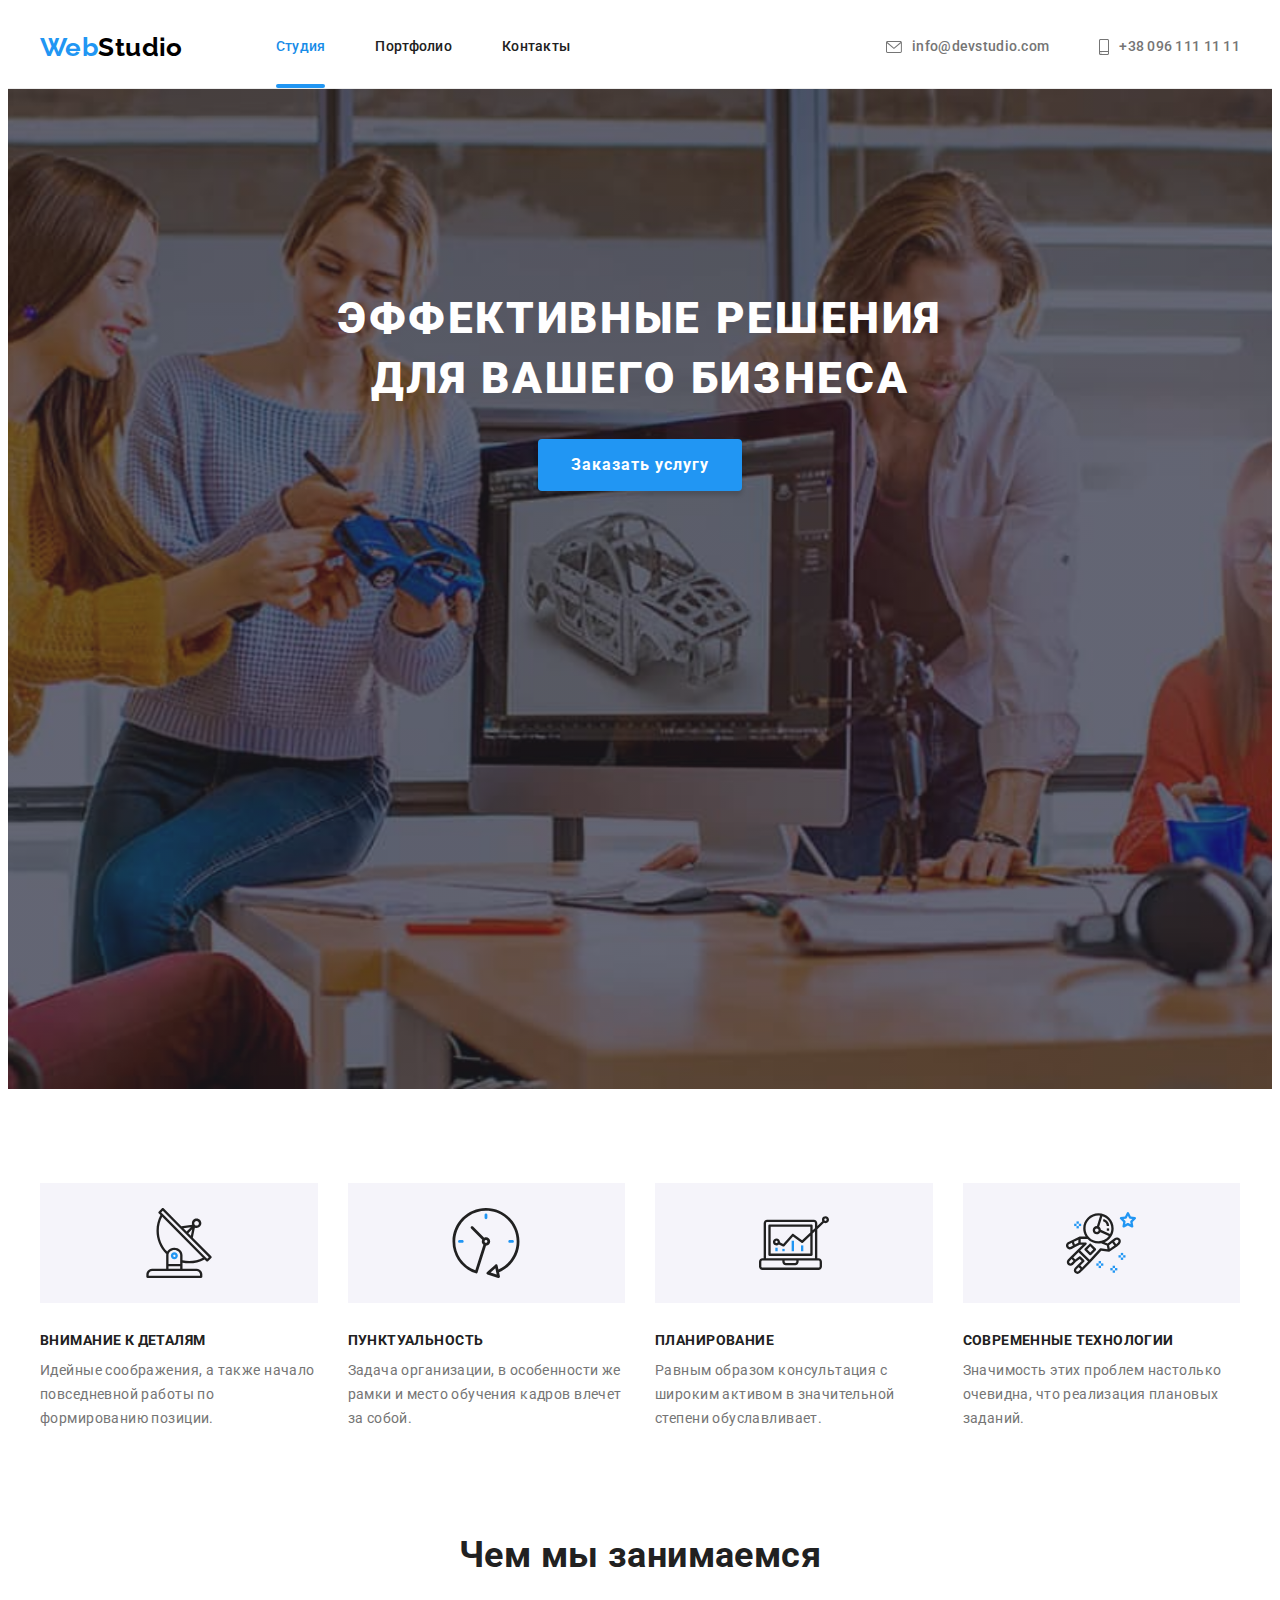
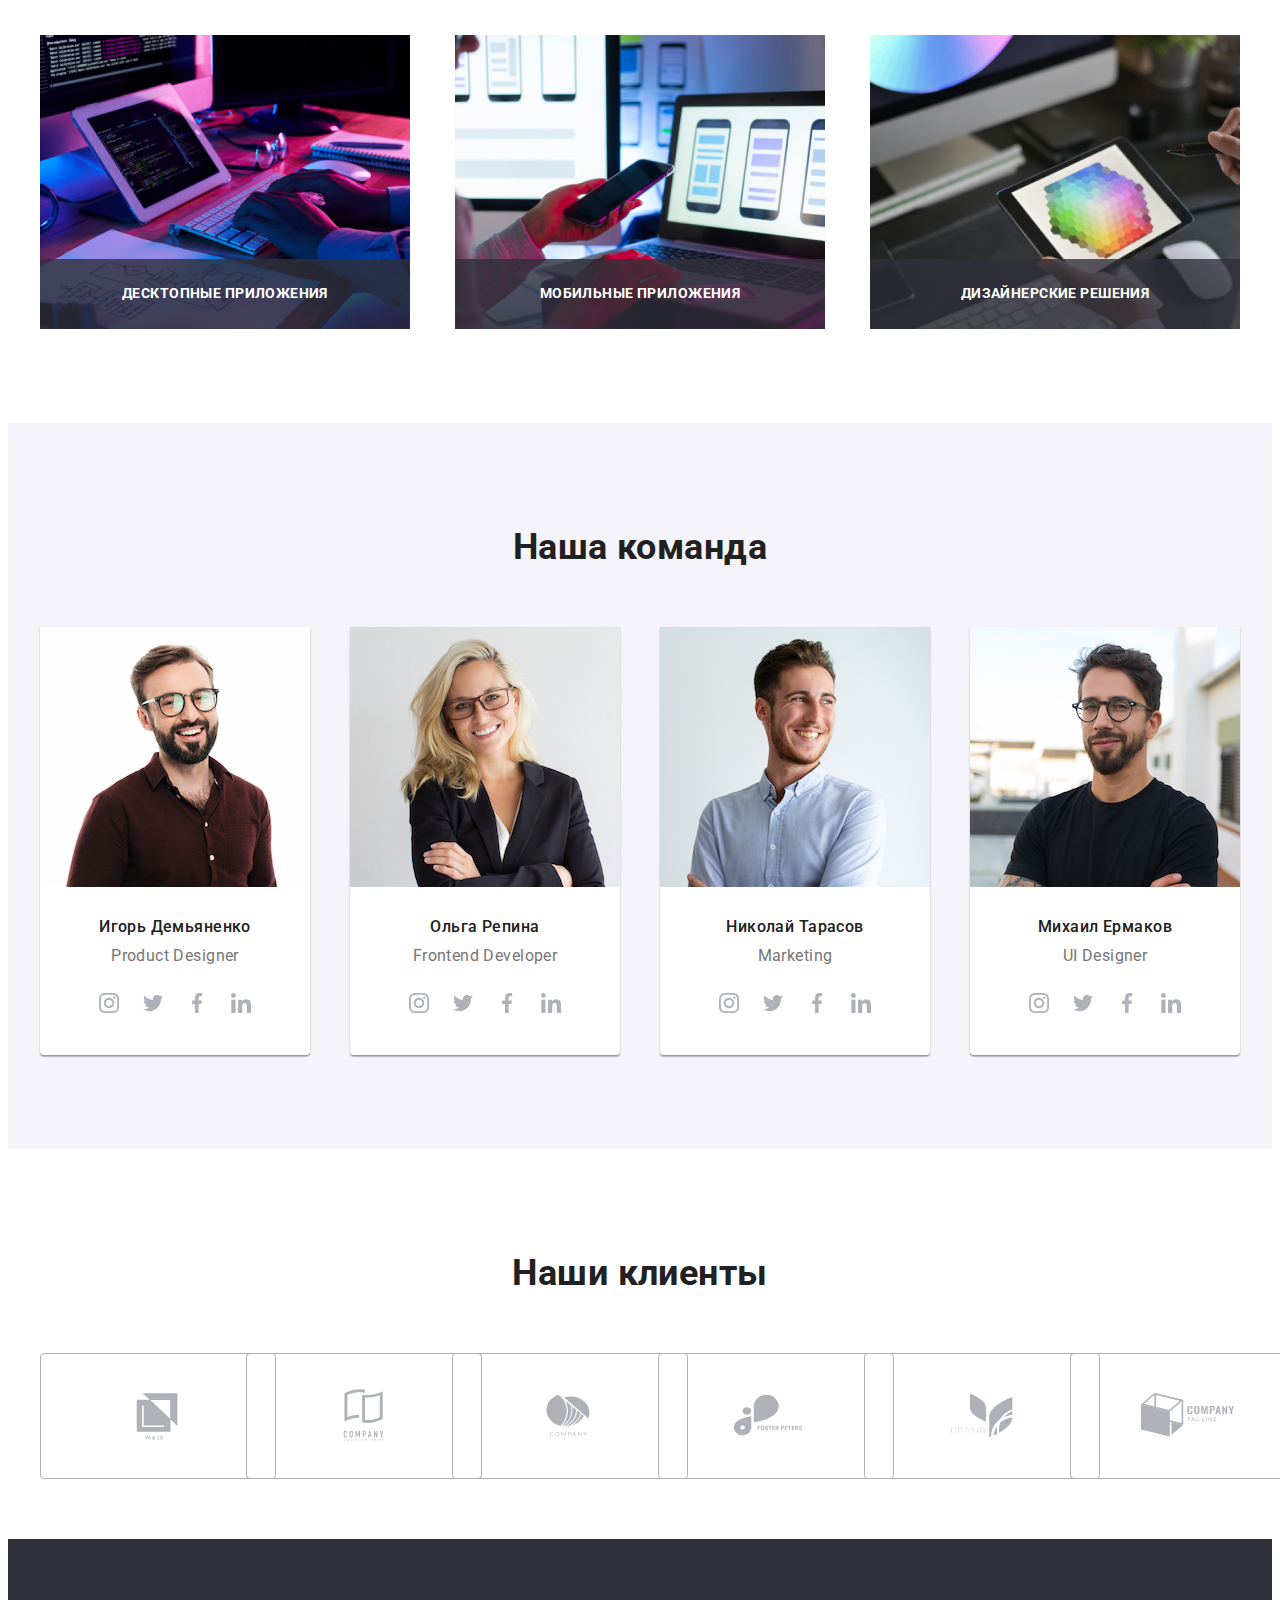
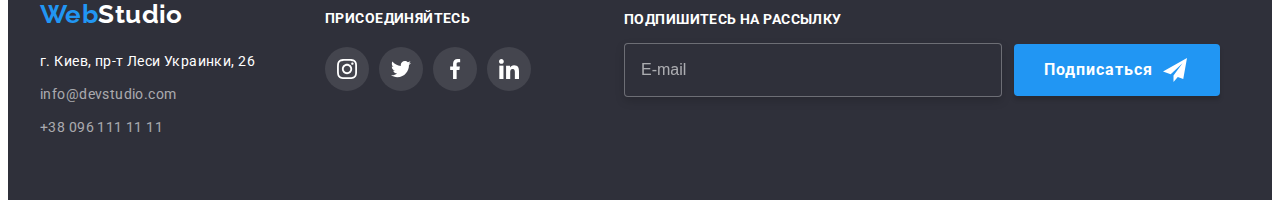
==== index.html @ 0fa113b9 "Start, added files from HW#6" ====
<!DOCTYPE html>
<html lang="ru">
<head>
    <meta charset="UTF-8">
    <meta http-equiv="X-UA-Compatible" content="IE=edge">
    <meta name="viewport" content="width=device-width, initial-scale=1.0">
    
    <title>Студия</title>
    
    <link rel="stylesheet" href="https://cdnjs.cloudflare.com/ajax/libs/modern-normalize/1.1.0/modern-normalize.min.css"
        integrity="sha512-wpPYUAdjBVSE4KJnH1VR1HeZfpl1ub8YT/NKx4PuQ5NmX2tKuGu6U/JRp5y+Y8XG2tV+wKQpNHVUX03MfMFn9Q=="
        crossorigin="anonymous" referrerpolicy="no-referrer" />
        
    <link rel="preconnect" href="https://fonts.googleapis.com">
    <link rel="preconnect" href="https://fonts.gstatic.com" crossorigin>
    <link href="https://fonts.googleapis.com/css2?family=Raleway:wght@700&family=Roboto:wght@400;500;700;900&display=swap"
        rel="stylesheet">
    
    <link rel="stylesheet" href="./css/styles.css">
</head>

<body>

    <!-- =============== Шапка сайта (headline) ============== -->
    <header class="page-header">
        <!-- ======== Основной раздел навигации ======= -->
        <div class="container main-nav">
            <nav class="navigation">

                <a href="./index.html" class="logo links">Web<span class="logo-black">Studio</span></a>

                <ul class="nav-list lists">
                    <li class="header-item"><a href="./index.html" class="nav-links links activlink">Студия</a></li>
                    <li class="header-item"><a href="./portfolio.html" class="nav-links links">Портфолио</a></li>
                    <li class="header-item"><a href="" class="nav-links links">Контакты</a></li>
                </ul>

            </nav>
            <!-- ======== Контакты в header (почта и телефон)  ======= -->
            <ul class="nav-contacts lists">
                <li class="header-item">
                    <a href="mailto:info@devstudio.com" class="header-contacts-link links">
                        <svg class="header-link-icon" width="16" height="12px">
                            <use href="./images/icons.svg#icon-envelope"></use>
                        </svg>
                        info@devstudio.com
                    </a>
                </li>
                
                <li class="header-item">
                        <a href="tel:+380961111111" class="header-contacts-link links">
                            <svg class="header-link-icon" width="10" height="16px">
                                <use href="./images/icons.svg#icon-smartphone"></use>
                            </svg>
                            +38 096 111 11 11
                        </a>
                </li>
            </ul>
        </div>
    </header>

    <!-- ============== ОСНОВНОЙ Блок (mainbase) =============== -->
    <main>
        <!-- ============ Блок-секция_1 ГЕРОЙ (hero) =========== -->  
        <section class="hero overlay">
            <div class="container">
            
                <h1 class="hero-title">Эффективные решения для вашего бизнеса</h1>
                <button type="button" class="hero-button buttons" data-open-modal>Заказать услугу</button>
                
            </div>
        </section>
        
        <!-- ======= Блок-секция_2 Наши особенности (features) ======= -->    
        <section class="section"> 
            <!-- === Этот заголовок скрыт === -->
            <div class="container">
                    <h2 class="visually-hidden">Наши особенности</h2>

                    <ul class="features-list lists">
                        <li class="features-item icon-features-first">
                            <h3 class="features-title">Внимание к деталям</h3>
                            <p class="features-description">
                                Идейные соображения, а также начало повседневной работы по формированию позиции.
                            </p>    
                        </li>

                        <li class="features-item icon-features-second">
                            <h3 class="features-title">Пунктуальность</h3>
                            <p class="features-description">
                                Задача организации, в особенности же рамки и место обучения кадров влечет за собой.
                            </p>
                        </li>

                        <li class="features-item icon-features-third">
                            <h3 class="features-title">Планирование</h3>
                            <p class="features-description">
                                Равным образом консультация с широким активом в значительной степени обуславливает.
                            </p>
                        </li>

                        <li class="features-item icon-features-fourth">
                            <h3 class="features-title">Современные технологии</h3>
                            <p class="features-description">
                                Значимость этих проблем настолько очевидна, что реализация плановых заданий.
                            </p>
                        </li>
                    </ul>
            </div>
        </section>
        
        <!-- ======= Блок-секция_3 Чем мы занимаемся (activities) ======= --> 
        <section class="section activities">
            <div class="container">
            
                <h2 class="section-titles">Чем мы занимаемся</h2>
                
                <ul class="activity lists">
                    <li>
                        <div class="activity-card">
                            <img 
                            src="./images/box_1.jpg" 
                            alt="Десктопные приложения"
                            width="370" 
                            />
                            <p class="activity-title">Десктопные приложения</p>
                        </div>
                    </li>

                    <li>
                        <div class="activity-card">
                            <img src="./images/box_2.jpg" 
                            alt="Мобильные приложения" 
                            width="370" 
                            />
                            <p class="activity-title">Мобильные приложения</p>
                        </div>
                    </li>

                    <li>
                        <div class="activity-card">
                            <img src="./images/box_3.jpg" 
                            alt="Дизайнерские решения" 
                            width="370" 
                            />
                            <p class="activity-title">Дизайнерские решения</p>
                        </div>
                    </li>
                </ul>
            </div>
        </section>
        
        <!-- ======= Блок-секция_4 Наша команда (team) ======= --> 
        <section class="section team">
                <div class="container">
                    <h2 class="section-titles">Наша команда</h2>
                    
                    <ul class="team-list lists">
                        <li class="team-item">
                            <img src="./images/Igor_Demyanenko.jpg" 
                                alt="Игорь Демьяненко" 
                                width="270" 
                            />
                            <h3 class="team-name">Игорь Демьяненко</h3>
                            <p class="team-position">Product Designer</p>
                            <!-- ============== Ссылки-линки на соцсети (team-soc-list)=================== -->
                            <ul class="team-soc-list lists">
                                
                                <li class="team-soc-item">
                                    <a href="" class="team-soc-link">
                                        <svg class="team-soc-icon" 
                                        width="20" 
                                        height="20">
                                            <use href="./images/icons.svg#icon-team-instagram1"></use>
                                        </svg>

                                    </a>
                                </li>

                                <li class="team-soc-item">
                                    <a href="" class="team-soc-link">
                                        <svg class="team-soc-icon" 
                                        width="20" 
                                        height="20">
                                            <use href="./images/icons.svg#icon-team-twitter2"></use>
                                        </svg>
                                    </a>
                                </li>

                                <li class="team-soc-item">
                                    <a href="" class="team-soc-link">
                                        <svg class="team-soc-icon" width="20" height="20">
                                            <use href="./images/icons.svg#icon-team-facebook3"></use>
                                        </svg>
                                    </a>
                                </li>

                                <li class="team-soc-item">
                                    <a href="" class="team-soc-link">
                                        <svg class="team-soc-icon" width="20" height="20">
                                            <use href="./images/icons.svg#icon-team-linkedin4"></use>
                                        </svg>
                                    </a>
                                </li>

                            </ul>
                            <!-- _________________________________________________ -->
                        </li>

                        <li class="team-item">
                            <img src="./images/Olga_Repina.jpg" 
                                alt="Ольга Репина" 
                                width="270" 
                            />
                            <h3 class="team-name">Ольга Репина</h3>
                            <p class="team-position">Frontend Developer</p>
                            <!-- ============== Ссылки-линки на соцсети (team-soc-list)=================== -->
                            <ul class="team-soc-list lists">
                            
                                <li class="team-soc-item">
                                    <a href="" class="team-soc-link">
                                        <svg class="team-soc-icon" width="20" height="20">
                                            <use href="./images/icons.svg#icon-team-instagram1"></use>
                                        </svg>
                            
                                    </a>
                                </li>
                            
                                <li class="team-soc-item">
                                    <a href="" class="team-soc-link">
                                        <svg class="team-soc-icon" width="20" height="20">
                                            <use href="./images/icons.svg#icon-team-twitter2"></use>
                                        </svg>
                                    </a>
                                </li>
                            
                                <li class="team-soc-item">
                                    <a href="" class="team-soc-link">
                                        <svg class="team-soc-icon" width="20" height="20">
                                            <use href="./images/icons.svg#icon-team-facebook3"></use>
                                        </svg>
                                    </a>
                                </li>
                            
                                <li class="team-soc-item">
                                    <a href="" class="team-soc-link">
                                        <svg class="team-soc-icon" width="20" height="20">
                                            <use href="./images/icons.svg#icon-team-linkedin4"></use>
                                        </svg>
                                    </a>
                                </li>
                            
                            </ul>
                            <!-- _________________________________________________ -->
                        </li>

                        <li class="team-item">
                            <img src="./images/Nikolai_Tarasov.jpg" 
                                alt="Николай Тарасов" 
                                width="270" 
                            />
                            <h3 class="team-name">Николай Тарасов</h3>
                            <p class="team-position">Marketing</p>
                            <!-- ============== Ссылки-линки на соцсети (team-soc-list)=================== -->
                            <ul class="team-soc-list lists">
                            
                                <li class="team-soc-item">
                                    <a href="" class="team-soc-link">
                            
                                        <!-- <img src="./svg/team-instagram1.svg" 
                                                                    alt="team-instagram1"                                                                                                              
                                                                    width="20" 
                                                                    height="20"
                                                                    /> -->
                            
                                        <svg class="team-soc-icon" width="20" height="20">
                                            <use href="./images/icons.svg#icon-team-instagram1"></use>
                                        </svg>
                            
                                    </a>
                                </li>
                            
                                <li class="team-soc-item">
                                    <a href="" class="team-soc-link">
                                        <svg class="team-soc-icon" width="20" height="20">
                                            <use href="./images/icons.svg#icon-team-twitter2"></use>
                                        </svg>
                                    </a>
                                </li>
                            
                                <li class="team-soc-item">
                                    <a href="" class="team-soc-link">
                                        <svg class="team-soc-icon" width="20" height="20">
                                            <use href="./images/icons.svg#icon-team-facebook3"></use>
                                        </svg>
                                    </a>
                                </li>
                            
                                <li class="team-soc-item">
                                    <a href="" class="team-soc-link">
                                        <svg class="team-soc-icon" width="20" height="20">
                                            <use href="./images/icons.svg#icon-team-linkedin4"></use>
                                        </svg>
                                    </a>
                                </li>
                            
                            </ul>
                            <!-- _________________________________________________ -->
                        </li>

                        <li class="team-item">
                            <img src="./images/Mikhai_Ermakov.jpg" 
                                alt="Михаил Ермаков" 
                                width="270" 
                            />
                            <h3 class="team-name">Михаил Ермаков</h3>
                            <p class="team-position">UI Designer</p>
                            <!-- ============== Ссылки-линки на соцсети (team-soc-list)=================== -->
                            <ul class="team-soc-list lists">
                            
                                <li class="team-soc-item">
                                    <a href="" class="team-soc-link">
                                        <svg class="team-soc-icon" width="20" height="20">
                                            <use href="./images/icons.svg#icon-team-instagram1"></use>
                                        </svg>
                            
                                    </a>
                                </li>
                            
                                <li class="team-soc-item">
                                    <a href="" class="team-soc-link">
                                        <svg class="team-soc-icon" width="20" height="20">
                                            <use href="./images/icons.svg#icon-team-twitter2"></use>
                                        </svg>
                                    </a>
                                </li>
                            
                                <li class="team-soc-item">
                                    <a href="" class="team-soc-link">
                                        <svg class="team-soc-icon" width="20" height="20">
                                            <use href="./images/icons.svg#icon-team-facebook3"></use>
                                        </svg>
                                    </a>
                                </li>
                            
                                <li class="team-soc-item">
                                    <a href="" class="team-soc-link">
                                        <svg class="team-soc-icon" width="20" height="20">
                                            <use href="./images/icons.svg#icon-team-linkedin4"></use>
                                        </svg>
                                    </a>
                                </li>
                            
                            </ul>
                            <!-- _________________________________________________ -->
                        </li>
                    </ul>
                </div>
        </section>

        <!-- ======= Блок-секция_5 Наши клиенты (clients) ======= -->
        <section class="section">
            <div class="container">
                <h2 class="section-titles">Наши клиенты</h2>
        
                <ul class="clients-list lists">

                    <li class="clients-item">
                        <a href="" class="clients-link">
                            <svg class="clients-soc-icon" 
                            width="106">
                                <use href="./images/icons.svg#icon-client1"></use>
                            </svg>
                        </a>
                    </li>

                    <li class="clients-item">
                        <a href="" class="clients-link">
                            <svg class="clients-soc-icon" width="106">
                                <use href="./images/icons.svg#icon-client2"></use>
                            </svg>
                        </a>
                    </li>

                    <li class="clients-item">
                        <a href="" class="clients-link">
                            <svg class="clients-soc-icon" width="106">
                                <use href="./images/icons.svg#icon-client3"></use>
                            </svg>
                        </a>
                    </li>

                    <li class="clients-item">
                        <a href="" class="clients-link">
                            <svg class="clients-soc-icon" width="106">
                                <use href="./images/icons.svg#icon-client4"></use>
                            </svg>
                        </a>
                    </li>

                    <li class="clients-item">
                        <a href="" class="clients-link">
                            <svg class="clients-soc-icon" width="106">
                                <use href="./images/icons.svg#icon-client5"></use>
                            </svg>
                        </a>
                    </li>

                    <li class="clients-item">
                        <a href="" class="clients-link">
                            <svg class="clients-soc-icon" width="106">
                                <use href="./images/icons.svg#icon-client6"></use>
                            </svg>
                        </a>
                    </li>
                    
                </ul>
            </div>
        </section>
        
    </main>

    <!-- =========== Блок ПОДВАЛ  ФУТЕР (footer) =========== -->
    <footer class="footers">
        <div class="container foot">

            <div class="footers-addresses">

                <a href="./index.html" class="logo links">Web<span class="logo-white">Studio</span></a>

                <!-- ============== Блок АДРЕС (addresses) ============== -->
                <address>

                <ul class="lists">
                    <li class="list-item"><a href="" class="addresses links">г. Киев, пр-т Леси Украинки, 26</a></li>
                    <li class="list-item"><a href="mailto:info@devstudio.com" class="footers-contact-link links">info@devstudio.com</a></li>
                    <li class="list-item"><a href="tel:+380961111111" class="footers-contact-link links">+38 096 111 11 11</a></li>
                </ul>

                </address>
            </div>

            <div class="footers-soc">

                <p class="footers-soc-titles">Присоединяйтесь</p>

                <ul class="footers-soc-list lists">
                    <li class="footers-soc-item">
                        <a href="" class="footers-soc-link">
                            <svg class="footers-soc-icon" 
                            width="20" 
                            height="20">
                                <use href="./images/icons.svg#icon-footer-instagram1"></use>
                            </svg>
                        </a>
                    </li>

                    <li class="footers-soc-item">
                        <a href="" class="footers-soc-link">
                            <svg class="footers-soc-icon" width="20" height="20">
                                <use href="./images/icons.svg#icon-footer-twitter2"></use>
                            </svg>
                        </a>
                    </li>

                    <li class="footers-soc-item">
                        <a href="" class="footers-soc-link">
                            <svg class="footers-soc-icon" width="20" height="20">
                                <use href="./images/icons.svg#icon-team-facebook3"></use>
                            </svg>
                        </a>
                    </li>

                    <li class="footers-soc-item">
                        <a href="" class="footers-soc-link">
                            <svg class="footers-soc-icon" width="20" height="20">
                                <use href="./images/icons.svg#icon-footer-linkedin4"></use>
                            </svg>
                        </a>
                    </li>
                </ul>

            </div>

            <div class="footers-subscription">
                <form>
                        <label for="users-email" class="footers-soc-titles">Подпишитесь на рассылку</label>
                        <div class="footers-field-wrap">
                            <input 
                                type="email" 
                                class="footers-input" 
                                name="user-email" 
                                id="users-email" 
                                placeholder="E-mail"
                            />
                            <button type="submit" class="btn-footers hero-button">Подписаться
                                <svg class="footers-icon" width="24" height="24">
                                    <use href="./images/icons.svg#icon-footer-send"></use>
                                </svg>
                            </button>
                        </div>
                </form>
            </div>
            
        </div>
    </footer>

    <!-- ========================= Модалка ============================== -->
    <div class="backdrop is-hidden" data-backdrop>
        <div class="modal">
            <div class="modal-icon-box">
                <button type="button" class="button-modal" data-close-modal>
                    <svg class="modal-close-icon" width="18" height="18">
                        <use href="./images/icons.svg#icon-modal-close"></use>
                    </svg>
                </button>
            </div>
            <!-- =================== Разметка ФОРМЫ ======================== -->
            <p class="modal-title">
                Оставьте свои данные, мы вам перезвоним
            </p>
            
            <form>
                <div class="modal-field">
                    <label for="user-name" class="modal-label">Имя</label>
                    <div class="modal-field-wrap">
                        <input 
                        type="text" 
                        class="modal-input" 
                        name="user-name" 
                        id="user-name" 
                        />
                        <svg class="modal-icon" width="18" height="18">
                            <use href="./images/icons.svg#icon-modal-person"></use>
                        </svg>
                    </div>
                </div>

                <div class="modal-field">
                    <label for="user-phone" class="modal-label">Телефон</label>
                    <div class="modal-field-wrap">
                        <input 
                        type="tel" 
                        class="modal-input" 
                        name="user-phone" 
                        id="user-phone" 
                        />
                        <svg class="modal-icon" width="18" height="18">
                            <use href="./images/icons.svg#icon-modal-phone"></use>
                        </svg>
                    </div>
                </div>

                <div class="modal-field">
                    <label for="user-email" class="modal-label">Почта</label>
                    <div class="modal-field-wrap">
                        <input 
                        type="email" 
                        class="modal-input" 
                        name="user-email" 
                        id="user-email" 
                        />
                        <svg class="modal-icon" width="18" height="18">
                            <use href="./images/icons.svg#icon-modal-email"></use>
                        </svg>
                    </div>
                </div>

                <div class="modal-field">
                    <label for="user-text" class="modal-label">Комментарий</label>
                    <textarea 
                    name="user-text" 
                    id="user-text" 
                    class="modal-text" 
                    placeholder="Введите текст"></textarea>
                </div>

                <div class="modal-field">
                    <input 
                    type="checkbox" 
                    name="privacy" 
                    id="privacy" 
                    value="privacy" 
                    class="modal-check visually-hidden" 
                    />
                    <label 
                    for="privacy" 
                    class="check-text">
                        <span>
                            <svg 
                            class="check-icon" 
                            width="11" 
                            height="8">
                                <use href="./images/icons.svg#icon-check"></use>
                            </svg>
                        </span>
                        <span class="agreement">Соглашаюсь с рассылкой и принимаю&nbsp;&nbsp;<a href="" class="submit">Условия договора</a></span>
                    </label>
                </div>
                
                <button type="submit" class="hero-button btn-modal">Отправить</button>
            </form>
            <!-- +++++++++++++++++++++++++++++++++++++++++++++ -->

        </div>
    </div>

    <!-- ================== Скрипт js для модалки ======================= -->
    <script>
        const refs = {
            openModalBtn: document.querySelector("[data-open-modal]"),
            closeModalBtn: document.querySelector("[data-close-modal]"),
            backdrop: document.querySelector("[data-backdrop]"),
        };

        refs.openModalBtn.addEventListener("click", toggleModal);
        refs.closeModalBtn.addEventListener("click", toggleModal);

        refs.backdrop.addEventListener("click", logBackdropClick);

        function toggleModal() {
            refs.backdrop.classList.toggle("is-hidden");
        }

        function logBackdropClick() {
            console.log("Это клик в бекдроп");
        }
    </script>

</body>

</html>
---- css/styles.css ----
:root {
    /* ============ ПЕРЕМЕННЫЕ ЦВЕТА ============ */
    --color-font-main: #212121;
    --color-font-head: #757575;
    --color-font-placeholder-modal: rgba(117, 117, 117, 0.5);
    --color-font-footer: rgba(255, 255, 255, 0.6);
    /* =============================== */
    --color-background-another: #E5E5E5;
    --color-background-team: #F5F4FA;
    --color-background-footer: #2F303A;
    --color-background-footer-icon: rgba(255, 255, 255, 0.1);
    --color-background-backdrop: rgba(0, 0, 0, 0.2);
    --color-background-activity: rgba(47, 48, 58, 0.8);
    --color-background-overlay: rgba(33, 150, 243, 0.9);
    /* =============================== */
    --color-light: #FFFFFF;
    --color-dark: #000000;
    /* =============================== */
    --color-border-line: #ECECEC;
    --color-borders-portfolio: #EEEEEE;
    --color-border-clients: #AFB1B8;
    --color-border-modal: rgba(33, 33, 33, 0.2);
    /* =============================== */
    --color-logo-links-hover: #2196F3;
    --color-button-hover: #188CE8;
    /* ========================================== */
}


body {
    color: var(--color-font-main);
    background-color: var(--color-light);
/* =============================== */
    font-family: Roboto, Arial, Helvetica, sans-serif;
    font-size: 14px;
    /* line-height: 1.71; */
    letter-spacing: 0.03em;
}





/* ============= Типографика - ГЛОБАЛЬНАЯ Стилизация некоторых элементов ============= */
/* ============================= Контейнер ============================= */
.container {
    width: 1200px;

    margin-left: auto;
    margin-right: auto;

    padding-left: 15px;
    padding-right: 15px;

    /* УБРАТЬ */
    /* outline: 2px solid tomato;  */
    /* background-color: tomato; */ 
}

/* ============================= Контейнер для ФОНА в ГЕРОЙ (overlay) ============================= */
.overlay {
    max-width: 1600px;
    height: 600px;

    margin-left: auto;
    margin-right: auto;

    background-image: 
        linear-gradient(to right, 
        rgba(47, 48, 58, 0.4), 
        rgba(47, 48, 58, 0.4)),
        url("../images/bck-img.jpg");
    /* background-image: url("../images/bck-img.jpg"); */

    background-color: var(--color-background-footer);

    background-repeat: no-repeat;
    background-position: center;
    background-size: cover;

    /* outline: 2px solid tomato;  */
}

/* ================ Секция - отступы 94px сверху и снизу ================ */
.section {
    padding-top: 94px;
    padding-bottom: 94px;
}

/* ================ Скрытие заголовков (visually-hidden) ================ */
.visually-hidden {
    visibility: hidden;
    pointer-events: none;
    position: absolute;
}

/* ========== Сброс отступов у ВСЕХ заголовков и ВСЕГО текста ========== */
h1, h2, h3, h4, h5, h6, p {
    margin-top: 0;
    margin-bottom: 0;
}

/* =================== Сброс нижнего отступа у img =================== */
img {
    display: block;
}


/* === Стилизация Заголовка h2 в Блок-секция_3 Чем мы занимаемся (activities)
 и в Блок-секция_4 Наша команда (team) === */
.section-titles {
    margin-bottom: 50px;

    font-weight: 700;
    font-size: 36px;
    line-height: 1.67;
    text-align: center;
}


/* --------- Убираем точки и ВЕРХ и НИЗ отступы со ВСЕХ списков --------- */
/* ul {list-style-type: none;} */
.lists {
    padding: 0;
    margin: 0;
    list-style-type: none;
}

/* ------ Убираем подчеркивание со ВСЕХ ссылок ------ */
/* a {text-decoration: none;} */
.links {text-decoration: none;}

/* --- Задаем ВСЕМ кнопкам тип курсора pointer ------ */
.buttons {cursor: pointer;}

/* _____________________________  К О Н Е Ц Типографика _____________________________ */





/* ======================= Стилизация Шапки сайта (headline) ======================= */

/* ============ Стилизация header в portfolio (page-header) ============ */
.page-header {
    padding-top: 24px;
    padding-bottom: 25px;

    /* Установим стили нинжней рамки */
    border-bottom-width: 1px;
    border-bottom-style: solid;
    border-bottom-color: var(--color-border-line);

    /* УБРАТЬ */
    /* background-color: #dad8d8;  */
}


/* ============ Стилизация логотипа WebStudio in header ============ */
.logo {
    /* margin-right: 93px; */

    font-family: 'Raleway';
    font-weight: 700;
    font-size: 26px;
    line-height: 1.19;

    color: var(--color-logo-links-hover);
}

/* == Замена цвета текста WebStudio (часть Studio - на черную) в header == */
.logo-black {
    color: var(--color-dark);
}

/* ==== flex-контейнеры в разделе навигации в header ===== */
.nav-list {
    display: flex;
    margin-left: 93px;
}

.nav-list .header-item +.header-item {
    margin-left: 50px;

    /* УБРАТЬ */
    /* outline: 2px solid tomato; */ 
}

/* .nav-list .header-item:last-child {
    margin-right: 331px;
} */


.nav-contacts {
    display: flex;
    margin-left: auto;
    align-items: center;
}

.nav-contacts .header-item +.header-item {
    margin-left: 50px;

    /* УБРАТЬ */
    /* outline: 2px solid tomato; */ 
}

.navigation {
    display: flex;
    align-items: center;
}

.main-nav {
    display: flex;
    align-items: center;
}

/* ====+++++====== Иконки в Контакты (почта и телефон) в header ===+++++======= */
.header-contacts-link {
    width: 100%;
    height: 100%;
    display: flex;
    align-items: center;
    
    fill: var(--color-font-head);
    /* fill: tomato; */
}

.header-link-icon {
    margin-right: 10px;
}




/* ==== Стилизация Кнопок Основного раздела навигации в header ===== */
.nav-links {
    display: block;
    
    font-weight: 500;
    line-height: 1.14;
    letter-spacing: 0.02em;

    color: inherit;

    transition: color 250ms cubic-bezier(0.4, 0, 0.2, 1);

    /* УБРАТЬ */
    /* outline: 2px solid tomato;  */
}

/* ==== Выделение цветом активной страници в header в (headline) ===== */
.nav-links.activlink {
    position: relative;
    color: var(--color-button-hover);

    /* УБРАТЬ */
    /* outline: 2px solid tomato; */

}
/* ================== Подчёркивание ссылки текущей страницы ==================*/
.nav-links.activlink::after {
    content: "";
    position: absolute;
    display: block;

    width: 100%;
    height: 4px;
    
    bottom: -33px;

    background-color: var(--color-logo-links-hover);
    border-radius: 2px;
}

/* ========= Стилизация Контакты (почта и телефон) в header ========= */
.header-contacts-link {
    font-weight: 500;
    line-height: 1.14;
    letter-spacing: 0.02em;

    color: var(--color-font-head);
    fill: currentColor;

    transition: color 250ms cubic-bezier(0.4, 0, 0.2, 1), 
                fill 250ms cubic-bezier(0.4, 0, 0.2, 1);
    
    /* transition-property: color, fill;
    transition-duration: 250ms;
    transition-timing-function: cubic-bezier(0.4, 0, 0.2, 1); */
}


/* ====  Hover & Focus на ссылках и Контактах (почта и телефон) в header === */
.nav-links:hover,
.nav-links:focus,
.header-contacts-link:hover,
.header-contacts-link:focus {
    color: var(--color-logo-links-hover);
    fill: var(--color-logo-links-hover);
}

/* _____________________________  К О Н Е Ц   (header) _____________________________ */







/* ========================= Стилизация ОСНОВНОГО Блока (main)========================== */

/* ============ Стилизация Секции (hero) в ГЕРОЙ  ============ */
.hero {
    padding-top: 200px;
    padding-bottom: 200px;
    text-align: center;

    /* background-color: var(--color-background-footer); */
}


/* ====== Стилизация заголовка h1 в ГЕРОЙ (hero-title) ===== */
.hero-title {
    width: 696px;
    margin-top: 0;
    margin-left: auto;
    margin-right: auto;
    margin-bottom: 30px;

    font-weight: 900;
    font-size: 44px;
    line-height: 1.36;
    /* text-align: center; */
    letter-spacing: 0.06em;
    text-transform: uppercase;
    
    color: var(--color-light);

    /* УБРАТЬ */
    /* outline: 2px solid rgb(20, 53, 240);  */
}


/* ========== Стилизация кнопки в ГЕРОЙ (hero-button) ========== */
.hero-button {
    display: inline-block;
    border: 1px solid transparent;
    border-radius: 4px;
    box-shadow: 0px 4px 4px rgba(0, 0, 0, 0.15);
    
    padding: 10px 32px;
    min-width: 200px;

    font-family: inherit;
    font-weight: 700;
    font-size: 16px;
    line-height: 1.88;
    align-items: center;
    /* text-align: center; */
    letter-spacing: 0.06em;

    color: var(--color-light);
    background-color: var(--color-logo-links-hover);

    transition: background-color 250ms cubic-bezier(0.4, 0, 0.2, 1);
}

/* =============  Hover & Focus на кнопке в ГЕРОЙ ============= */
.hero-button:hover,
.hero-button:focus {
    background-color: var(--color-button-hover);
}

/* ========================= Модалка ============================== */
.backdrop {
    position: fixed;

    width: 100%;
    height: 100%;

    top: 0;
    left: 0;                                                      

    background-color: var(--color-background-backdrop);

    opacity: 1;
    
    z-index: 1
    }


.backdrop.is-hidden {
    opacity: 0;
    pointer-events: none;
    visibility: hidden;
}

.backdrop.is-hidden .modal {
    /* ==== Анимирование Модалки через opacity ===== */
    opacity: 0;

/* == Анимирование Модалки через transform-снизу == */
    /* transform: translate(-50%, 50%); */

/* == Анимирование Модалки через transform-scal===== */
    transform: translate(-50%, -50%) scale(1.1);

}

.modal {
    position: absolute;

    top: 50%;
    left: 50%;
    transform: translate(-50%, -50%);
    
    width: 528px;
    min-height: 581px;
    padding: 40px;

    background-color: #fff;

/* ============== Анимирование Модалки через opacity =============== */
    opacity: 1;
    transition: opacity 250ms cubic-bezier(0.4, 0, 0.2, 1);
/* __________________________________________________________________ */

/* =========== Анимирование Модалки через transform-снизу ============ */
    
    /* transition: transform 250ms cubic-bezier(0.4, 0, 0.2, 1); */
/* ___________________________________________________________________ */

/* =========== Анимирование Модалки через transform-scale ============ */
    transform: translate(-50%, -50%) scale(1);
    transition: transform 250ms cubic-bezier(0.4, 0, 0.2, 1);
/* ___________________________________________________________________ */
}

/* ====================== Стилизация ФОРМЫ ============================== */
.modal-title {
    font-weight: 700;
    font-size: 20px;
    line-height: 1.15;
    text-align: center;

    margin-bottom: 12px;

    color: var(--color-font-main);
}


.modal-input {
    width: 100%;
    height: 40px;

    padding-left: 35px;

    border: 1px solid var(--color-border-modal);
    border-radius: 4px;

    outline: none;
}

/* +++++++++++ Стили ПЛЕЙСХОЛДЕРА +++++++++++ */
.modal-text::placeholder {
    
    line-height: 1.14;
    letter-spacing: 0.01em;

    color: var(--color-font-placeholder-modal);
}


.modal-field:nth-child(-n + 3) {
    margin-bottom: 10px;

    /* outline: 2px solid tomato; */
}


.modal-label {
    display: block;

    margin-bottom: 4px;
    
    font-size: 12px;
    line-height: 1.16;
    letter-spacing: 0.01em;

    color: var(--color-font-head);
    
}

.modal-text {
    width: 100%;
    height: 120px;

    padding: 12px 16px;
    margin-bottom: 20px;

    line-height: 1.14;
    letter-spacing: 0.01em;

    color: var(--color-font-main);

    border: 1px solid var(--color-border-modal);
    border-radius: 4px;

    resize: none;
    outline: none;
    
}

.modal-field-wrap {
    position: relative;
}

.modal-icon {
    position: absolute;
    left: 12px;
    top: 50%;
    transform: translateY(-50%);
}

.modal-input:focus,
.modal-text:focus {
    border-color: var(--color-logo-links-hover);
}

.modal-input:focus +.modal-icon {
    fill: var(--color-logo-links-hover);
}
/* ________________________________________________ */

.check-text {
    display: flex;
    align-items: center;
    justify-content: center;
}

.check-icon {
    fill: transparent;
}

.check-text .check-icon {
    display: flex;
    
    width: 16px;
    height: 15px;

    margin-right: 8px;

    border: 2px solid var(--color-font-main);
    border-radius: 3px;
    
    align-items: center;
    justify-content: center;
}


.modal-check:checked+.check-text .check-icon {
    background-color: var(--color-logo-links-hover);
    border: none;
    fill: #ffffff;
}

/* .modal-check:checked+.check-text .check-icon {
    fill: #ffffff;
} */

.agreement {
    line-height: 1.71;

    color: var(--color-font-head);
}

.agreement .submit {

    color: var(--color-logo-links-hover);
}

/* _________________________________________________________ */


/* ================ Кнопка ОТПРАВИТЬ в модалке ================= */
.hero-button.btn-modal {
    display: block;
    margin-top: 30px;
    margin-left: auto;
    margin-right: auto;
}

/* ================ Кнопка ЗАКРЫТЬ модалку ================= */
.modal-icon-box {
    position: absolute;
    top: 8px;
    right: 8px;

    width: 30px;
    height: 30px;
}

.button-modal {
    display: flex;

    width: 100%;
    height: 100%;

    align-items: center;
    justify-content: center;

    fill: var(--color-dark);
    border: 1px solid rgba(0, 0, 0, 0.1);
    border-radius: 50%;
    
    transition: fill 250ms cubic-bezier(0.4, 0, 0.2, 1);
}

.button-modal:hover {
    fill: var(--color-logo-links-hover);
}

/* _________________________  К О Н Е Ц   Блок-секции_1 ГЕРОЙ (hero) _________________________ */







/* ================ Стилизация Секции Наши особенности (features) ================ */

/* ==== flex-контейнер в Секции Наши особенности (features) 1 вариант ===== */
/* .features-list {
    display: flex;
    justify-content: space-between;
}
.features-list .features-item {
    width: 270px;

    background-color: tomato;
} */
/* ____________________________________________________________________________ */


/* ==== flex-контейнер в Секции Наши особенности (features) 2 вариант ===== */
.features-list {
    display: flex;
    gap: 30px;
}
.features-item {
    width: calc((100% - 90px) / 3);

    /* УБРАТЬ */
    /* background-color: tomato; */
}

/* ============== Иконки в Секции Наши особенности (features) =============== */
.features-item::before {
    content: "";
    display: block;
    height: 120px;

    background-size: 70px 70px;
    background-repeat: no-repeat;
    background-position: center;
    background-color: var(--color-background-team);
    
    /* УБРАТЬ */
    /* outline: 2px solid tomato;  */
}

.icon-features-first::before {
    background-image: url("../images/antenna1.svg");
}

.icon-features-second::before {
    background-image: url("../images/clock2.svg");
}

.icon-features-third::before {
    background-image: url("../images/diagram3.svg");
}

.icon-features-fourth::before {
    background-image: url("../images/astronaut4.svg");
}

/* ____________________________________________________________________________ */


/* ==== Стилизация заголовка h3 в Наши особенности (features) ====*/
.features-title {
    margin-top: 30px;
    margin-bottom: 10px;
    font-size: inherit;
    line-height: 1.14;
    text-transform: uppercase;

    color: var(--color-font-main);
}


/* ==== Стилизация Текста p в (в Наши особенности (features) ==== */
.features-description {
    line-height: 1.71;

    /* width: 270px; */

    color: var(--color-font-head);
}

/* ______________________  К О Н Е Ц Блок-секция_2 Наши особенности ______________________ */








/* ============== Стилизация Секции Чем мы занимаемся (activities) ============== */
.section.activities {
    padding-top: 0;

    /* УБРАТЬ */
    /* background-color: rgb(145, 123, 197);  */
        
}

/* ==== flex-контейнер в Секции Наши особенности (activity) ===== */
.activity {
    display: flex;
    justify-content: space-between;
}

.activity-card {
    position: relative;
    /* width: 370px; */
    /* height: 294px; */
}

.activity-title {
    position: absolute;

    width: 100%;
    /* height: 70px; */

    bottom: 0;
    left: 0;

    padding-top: 27px;
    padding-bottom: 27px;
    /* font-size: 10px; */
    font-weight: 700;
    line-height: 1.14;
    text-align: center;
    text-transform: uppercase;
    
    color: #FFFFFF;
    background-color: var(--color-background-activity);
}


/* === Стилизация Заголовка h2 в Блок-секция_3 Чем мы занимаемся (activities)
вынесен в Типографику === */

/* ___________________  К О Н Е Ц Блок-секция_3 Чем мы занимаемся ______________________ */








/* ============== Стилизация Секции Наша команда (team) ============== */
.team {
    background-color: var(--color-background-team);

}

/* ==== flex-контейнер в Секции Секции Наша команда (team) ===== */
.team-list {
    display: flex;
    justify-content: space-between;
}

/* === Стилизация Заголовка h2 в Блок-секция_4 Наша команда (team) 
вынесен в Типографику === */


/* ======= Заголовок h3 в Наша команда (team-item) > (team-name)  ======*/
.team-name {
    margin-top: 30px;
    margin-bottom: 10px;

    font-weight: 500;
    font-size: 16px;
    line-height: 1.19;
    text-align: center;

    color: #212121;
}

/* ========== Текст в Наша команда (team-item) > (team-position) ==========*/
.team-position {
    margin-bottom: 16px;

    font-size: 16px;
    line-height: 1.19;
    text-align: center;

    color: #757575;
}

/* ======= Цвет фона карточки члена команды (team-item) ======= */
.team-item {
    box-shadow: 0px 1px 3px rgba(0, 0, 0, 0.12), 
                0px 1px 1px rgba(0, 0, 0, 0.14), 
                0px 2px 1px rgba(0, 0, 0, 0.2);
    border-radius: 0px 0px 4px 4px;
    
    background-color: var(--color-light);
}

    /* === Стилизация Ссылки-линки на соцсети в Наша команда (team-soc-list) === */
.team-soc-list {
    display: flex;
    justify-content: center;
    margin-bottom: 30px;
}


.team-soc-item {
    width: 44px;
    height: 44px;
}

    /* .team-soc-item+.team-soc-item {
        margin-left: 10px;
    } */


    .team-soc-link {
        display: flex;

        width: 100%;
        height: 100%;

        align-items: center;
        justify-content: center;

        border-radius: 50%;

        /* background-size: contain; */
        /* background-color: rgb(242, 250, 171); */
        
        fill: var(--color-border-clients);

        transition: background-color 250ms cubic-bezier(0.4, 0, 0.2, 1), fill 250ms cubic-bezier(0.4, 0, 0.2, 1);

    }

    
    .team-soc-link:hover,
    .team-soc-link:focus {
        background-color: var(--color-logo-links-hover);
        fill: var(--color-light);
    }
/* _________ К О Н Е Ц Стилизация Ссылки-линки на соцсети в Наша команда  _________ */

/* ___________________  К О Н Е Ц  Блок-секция_4 Наша команда ______________________ */








/* ============== Стилизация Секции_5 Наши клиенты (clients) ============== */

/* ==== flex-контейнер в Секции Секции_5 Наши клиенты (clients) ===== */
.clients-list {
    display: flex;
    justify-content: space-between;

    /* УБРАТЬ */
    /* outline: 2px solid tomato;  */
    /* background-color: rgb(7, 248, 168); */
}

.clients-item {
    width: 170px;
    height: 92px;
    /* display: flex; */

    /* УБРАТЬ */
    /* outline: 2px solid tomato; */
    /* background-color: tomato; */
}

.clients-link {
    display: flex;

    width: 100%;
    height: 100%;

    justify-content: center;

    padding: 16px 32px;

    border: 1px solid var(--color-border-clients);
    border-radius: 4px;
    
    fill: var(--color-border-clients);
    
    transition: border 250ms cubic-bezier(0.4, 0, 0.2, 1),
                fill 250ms cubic-bezier(0.4, 0, 0.2, 1);

    /* УБРАТЬ */
    /* outline: 2px solid tomato; */
    /* background-color: tomato; */
    /* background-color: rgb(242, 250, 171); */

}


.clients-link:hover,
.clients-link:focus {
    border: 1px solid var(--color-logo-links-hover);
    fill: var(--color-logo-links-hover);
}


/* ___________________  К О Н Е Ц  Секции_5 Наши клиенты ______________________ */

/* ____________________ К О Н Е Ц  ОСНОВНОГО Блока (main) ____________________ */









/* =============================== Стилизация footer =============================== */
/* ==== flex-контейнер в footer (foot) ===== */
.foot {
    display: flex;

    /* УБРАТЬ */
    /* outline: 2px solid tomato;  */
    /* background-color: rgb(43, 75, 64); */
}

.footers-addresses {

    /* outline: 2px solid tomato; */
}

.footers-soc {
    min-width: 206px;
    margin-top: 12px;
    margin-left: 70px;
    
    /* outline: 2px solid rgb(40, 2, 255); */
}

/* ======================== Стилизация блока соцсети ======================== */
.footers-soc-list {
    display: flex;
    justify-content: space-between;
}

.footers-soc-item {
    width: 44px;
    height: 44px;
}

.footers-soc-link {
    display: flex;

    width: 100%;
    height: 100%;
    border-radius: 50%;

    align-items: center;
    justify-content: center;

    background-size: contain;
    background-color: var(--color-background-footer-icon);

    fill: var(--color-light);

    transition: background-color 250ms cubic-bezier(0.4, 0, 0.2, 1);
}

.footers-soc-link:hover,
.footers-soc-link:focus {
    background-color: var(--color-logo-links-hover);
}

/* ++++++++++++++++++++++++++++++++++++++++++++++++++++++++++++++++++++ */

/* ====== Цвет фона в footer ====== */
.footers {
    padding-top: 60px;
    padding-bottom: 60px;

    background-color: var(--color-background-footer);
}


/* == Замена цвета текста WebStudio (часть Studio - на белую) в footer == */
.logo-white {
    color: var(--color-light);
}


/* ============= Стилизация ВСЕХ строк Блока АДРЕС в footer ============= */
.addresses {
    font-style: normal;
    line-height: 1.71;

    color: var(--color-light);
}

/* == Изменение цвета шрифта (почта и телефон) в Блоке АДРЕС  в footer == */
.footers-contact-link {
    font-style: normal;
    line-height: 1.71;

    color: var(--color-font-footer);

    transition: color 250ms cubic-bezier(0.4, 0, 0.2, 1);
}

/* ======== Ститлизация текста в блоке СОЦСЕТИ (footers-soc)========== */
.footers-soc-titles {
    margin-bottom: 20px;

    font-weight: 700;
    line-height: 1.14;
    text-transform: uppercase;

    color: var(--color-light);
}


/* ======  Hover & Focus на ссылках (почта и телефон) в footer ===== */
.footers-contact-link:hover,
.footers-contact-link:focus {
    color: var(--color-logo-links-hover);
}


/* Применить mpadding-bottom: 20px к элементу LOGO */
.logo .logo-white {
    display: inline-block;
    padding-bottom: 20px;
}


/* Применить margin-bottom: 9px ко всем элементам с классом list-item,
кроме последнего */
.list-item:not(:last-child) {
    margin-bottom: 9px;
    
}

/* ======================== Стилизация формы ПОДПИСАТЬСЯ ======================== */
.footers-subscription {
    margin-left: 93px;
    padding-top: 12px;

    /* УБРАТЬ */
    /* outline: 2px solid tomato;  */
    /* background-color: tomato; */
}

.footers-field-wrap {
    display: flex;
    align-items: center;
    margin-top: 15px;

    /* outline: 2px solid rgb(71, 58, 250); */
}

/* +++++++++++ Стили ПЛЕЙСХОЛДЕРА +++++++++++ */
.footers-input::placeholder {
        font-size: 16px;
        line-height: 1.25;
    
        color: var(--color-font-footer);
}
/* +++++++++++++++++++++++++++++++++ */

.footers-input {
    width: 358px;
    height: 50px;

    padding-left: 16px; 

    outline: none;

    font-size: 16px;
    line-height: 1.25;

    color: var(--color-light);
    background-color: var(--color-background-footer);
    border: 1px solid rgba(255, 255, 255, 0.3);
    border-radius: 4px;
    filter: drop-shadow(0px 4px 4px rgba(0, 0, 0, 0.15));

}


.btn-footers.hero-button {
    position: relative;
    margin-left: 12px;
    padding-left: 29px;
    text-align: left;
}


.btn-footers {
    display: flex;
    justify-content: space-between;
    align-items: center;

}


.footers-icon {
    margin-left: 10px;

    fill: var(--color-light);
}
/* ____________________________  К О Н Е Ц  footer ______________________________________ */







/* =========== Стилизация секции ГЕРОЙ-ПОРТФОЛИО (projects) в portfolio.html =========== */
.projects {

    /* background-color: rgb(197, 123, 139); */
        
}


/* ==== flex-контейнер для кнопок в ГЕРОЙ-ССЫЛКИ (filters-list) ===== */
.filters-list {
    display: flex;
    justify-content: center;
}

.filters-list .filters-item + .filters-item {
    margin-left: 8px;
}


/* ========== Стилизация кнопок в ГЕРОЙ-ССЫЛКИ в (btn-filters) в portfolio.html ==========*/
.btn-filters {
    display: inline-block;
    padding: 6px 22px;
    margin-bottom: 50px;
    
    font-family: inherit;
    font-weight: 500;
    font-size: 16px;
    line-height: 1.62;
    text-align: center;
    letter-spacing: inherit;
    
    border: 1px solid transparent;
    border-radius: 4px;
    
    color: inherit;
    background-color: var(--color-background-team);

    transition: color 250ms cubic-bezier(0.4, 0, 0.2, 1),
                background-color 250ms cubic-bezier(0.4, 0, 0.2, 1),
                box-shadow 250ms cubic-bezier(0.4, 0, 0.2, 1);

}


/* == Выделение цветом активной кнопки в ГЕРОЙ-ССЫЛКИ в (btn-filters) в portfolio.html === */
.btn-filters.activlink {
    background-color: var(--color-button-hover);
    color: var(--color-light);
}

/* =====  Hover & Focus на кнопках в ГЕРОЙ-ССЫЛКИ в (btn-filters) в portfolio.html ===== */
/* .btn-filters.activlink:hover,
.btn-filters.activlink:focus, */

.btn-filters:hover,
.btn-filters:focus {
    color: var(--color-light);
    background-color: var(--color-logo-links-hover);
    box-shadow: 0px 3px 1px rgba(0, 0, 0, 0.1),
                0px 1px 2px rgba(0, 0, 0, 0.08),
                0px 2px 2px rgba(0, 0, 0, 0.12);
}

/* ____________  К О Н Е Ц кнопки в ГЕРОЙ-ССЫЛКИ в portfolio.html ______________________ */








/* ==== flex-контейнер в Секции ГЕРОЙ-ССЫЛКИ (filters) 1 вариант ===== */
/* .project-list {
    display: flex;
    flex-wrap: wrap;
    margin-left: -30px;
    margin-bottom: -30px;

}
.project-item {
    flex-basis: calc(100% / 3 -30px);
    margin-left: 30px;
    margin-bottom: 30px;
} */
/* ____________________________________________________________________ */


/* ==== flex-контейнер в Секции ГЕРОЙ-ССЫЛКИ (filters) 2 вариант ===== */
.project-list {
    display: flex;
    flex-wrap: wrap;
    margin: -15px;
}
.project-item {
    flex-basis: calc(100% / 3 - 30px);
    /* flex-basis: calc((100% - 90px) / 3); */
    margin: 15px;

    transition: box-shadow 250ms cubic-bezier(0.4, 0, 0.2, 1);
} 
/* ____________________________________________________________________

/* ===================== Синий оверлей с текстом ===================== */
.project-top-wrap {
    position: relative;
    overflow: hidden;
}

.project-top-text {
    position: absolute;

    width: 100%;
    height: 100%;
    top: 0;
    left: 0%;

    padding-top: 63px;
    padding-right: 24px;
    padding-left: 24px;

    font-size: 18px;
    line-height: 1.56;
    letter-spacing: 0.03em;

    color: var(--color-light);
    background-color: var(--color-background-overlay);

    transform: translateY(100%);
    transition: transform 250ms cubic-bezier(0.4, 0, 0.2, 1);
    overflow: auto;
}

.project-item:hover .project-top-text {
    transform: translateY(0);
}
/* ____________________________________________________________________

/* ==== flex-контейнер в Секции ГЕРОЙ-ССЫЛКИ (filters) 3 вариант ===== */
/* ============= НЕ РАБОТАЕТ правильно!!! =========== */
/* .project-list {
    display: flex;
    flex-wrap: wrap;
    gap: 30px;
}
.project-item {
    width: calc(100% / 3 - 30px);
    width: calc((100% - 90px) / 3);
    
} */
/* ____________________________________________________________________ */



/* =========== Нижняя рамка в карточке (project-card) =========== */
.project-card {
    padding: 20px 24px;

       /* Установит стили правой рамки */
    border-right-width:1px;
    border-right-style: solid;
    border-right-color: var(--color-borders-portfolio);

        /* Установит стили нинжней рамки */
    border-bottom-width: 1px;
    border-bottom-style: solid;
    border-bottom-color: var(--color-borders-portfolio);

        /* Установит стили левой рамки */
    border-left-width: 1px;
    border-left-style: solid;
    border-left-color: var(--color-borders-portfolio);

    /* outline: 2px solid tomato; */
}


/* ========== Заголовок проектов в ПРОЕКТЫ (titlе-project) в portfolio.html ==========*/
.titlе-project {
    margin-bottom: 4px;
    
    font-weight: 700;
    font-size: 18px;
    line-height: 2.0;
    letter-spacing: 0.06em;

    color: var(--color-font-main);
}

/* ========== Заголовок фильтра в ПРОЕКТЫ (titlе-filter) в portfolio.html ==========*/
.titlе-filter {
    font-size: 16px;  
    line-height: 1.88;

    color: var(--color-font-head);
}

/* =========  Hover & Focus на карточке фильтра в ПРОЕКТЫ (titlе-filter)  ======== */
.project-item:hover,
.project-item:focus {
    box-shadow: 0px 1px 1px rgba(0, 0, 0, 0.12), 
                0px 4px 4px rgba(0, 0, 0, 0.06), 
                1px 4px 6px rgba(0, 0, 0, 0.16);
}

/* __________________ К О Н Е Ц  ОСНОВНОГО Блока в portfolio.html __________________ */
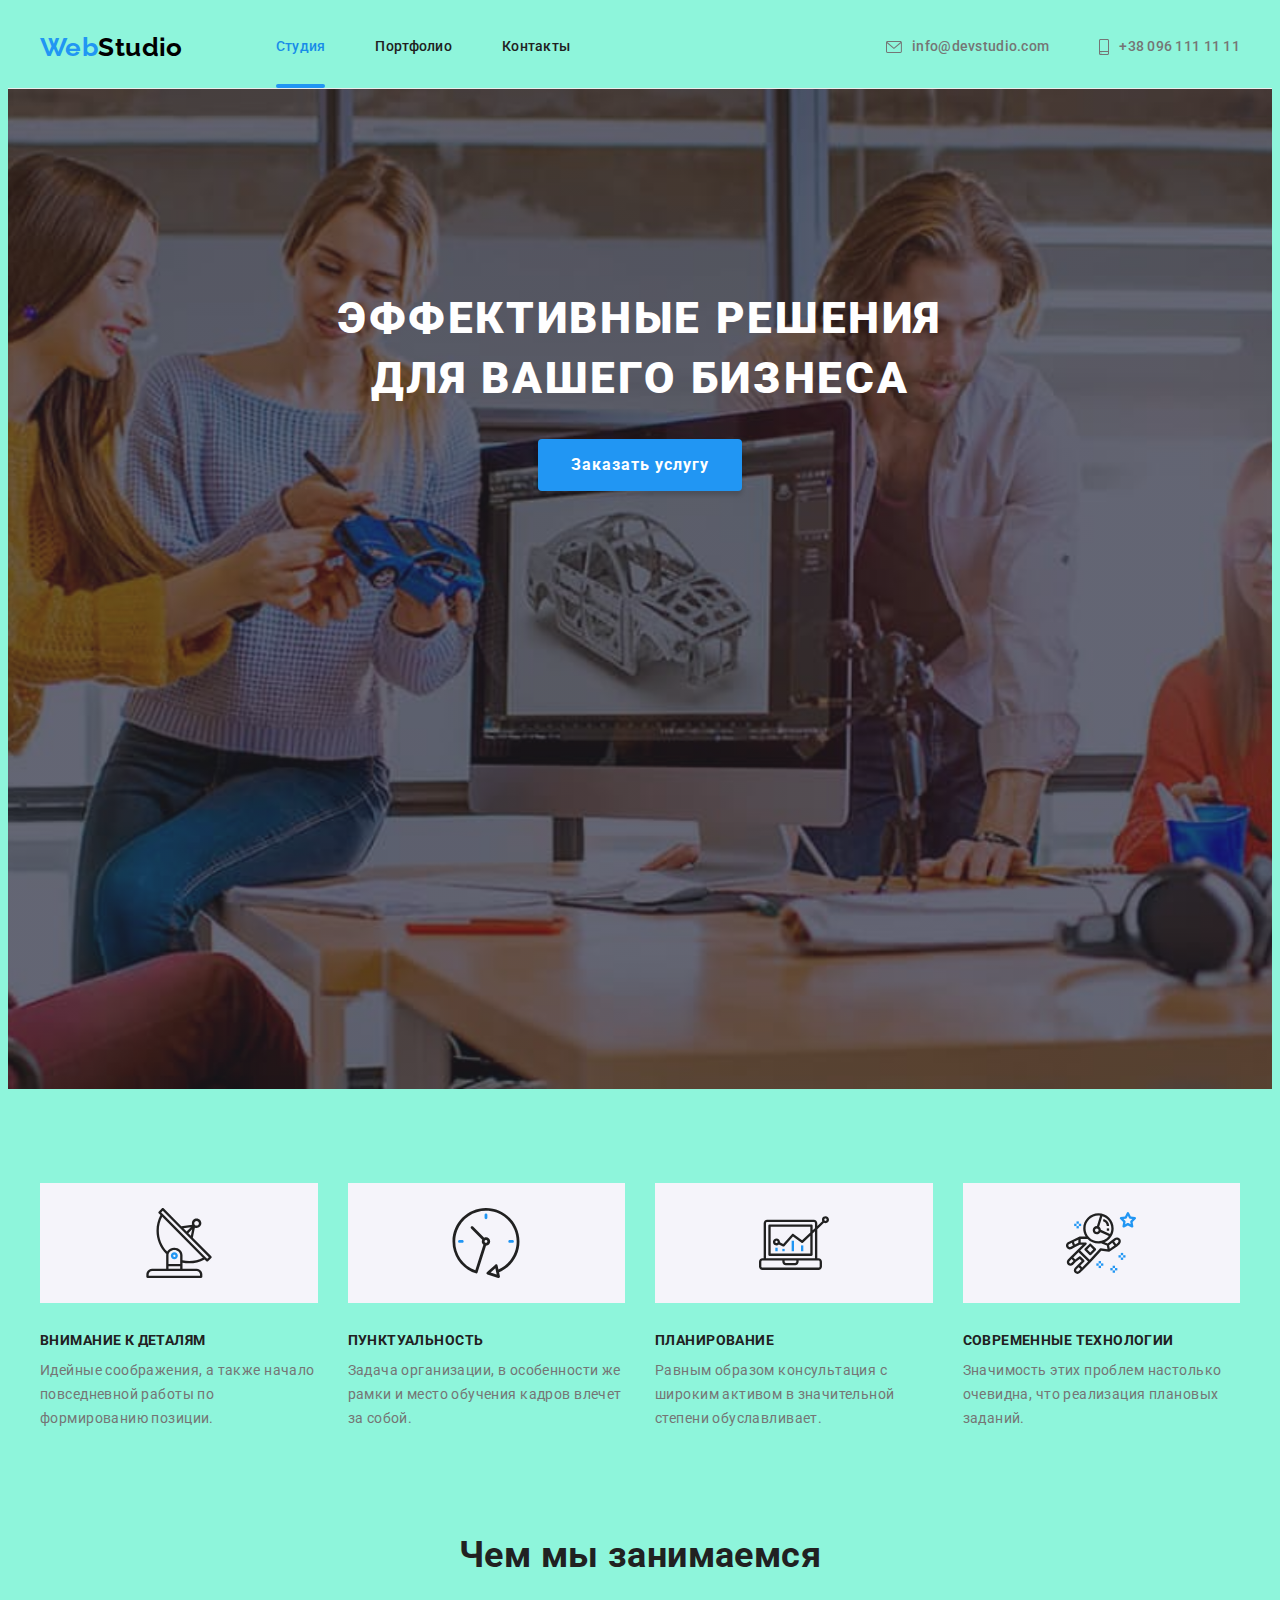
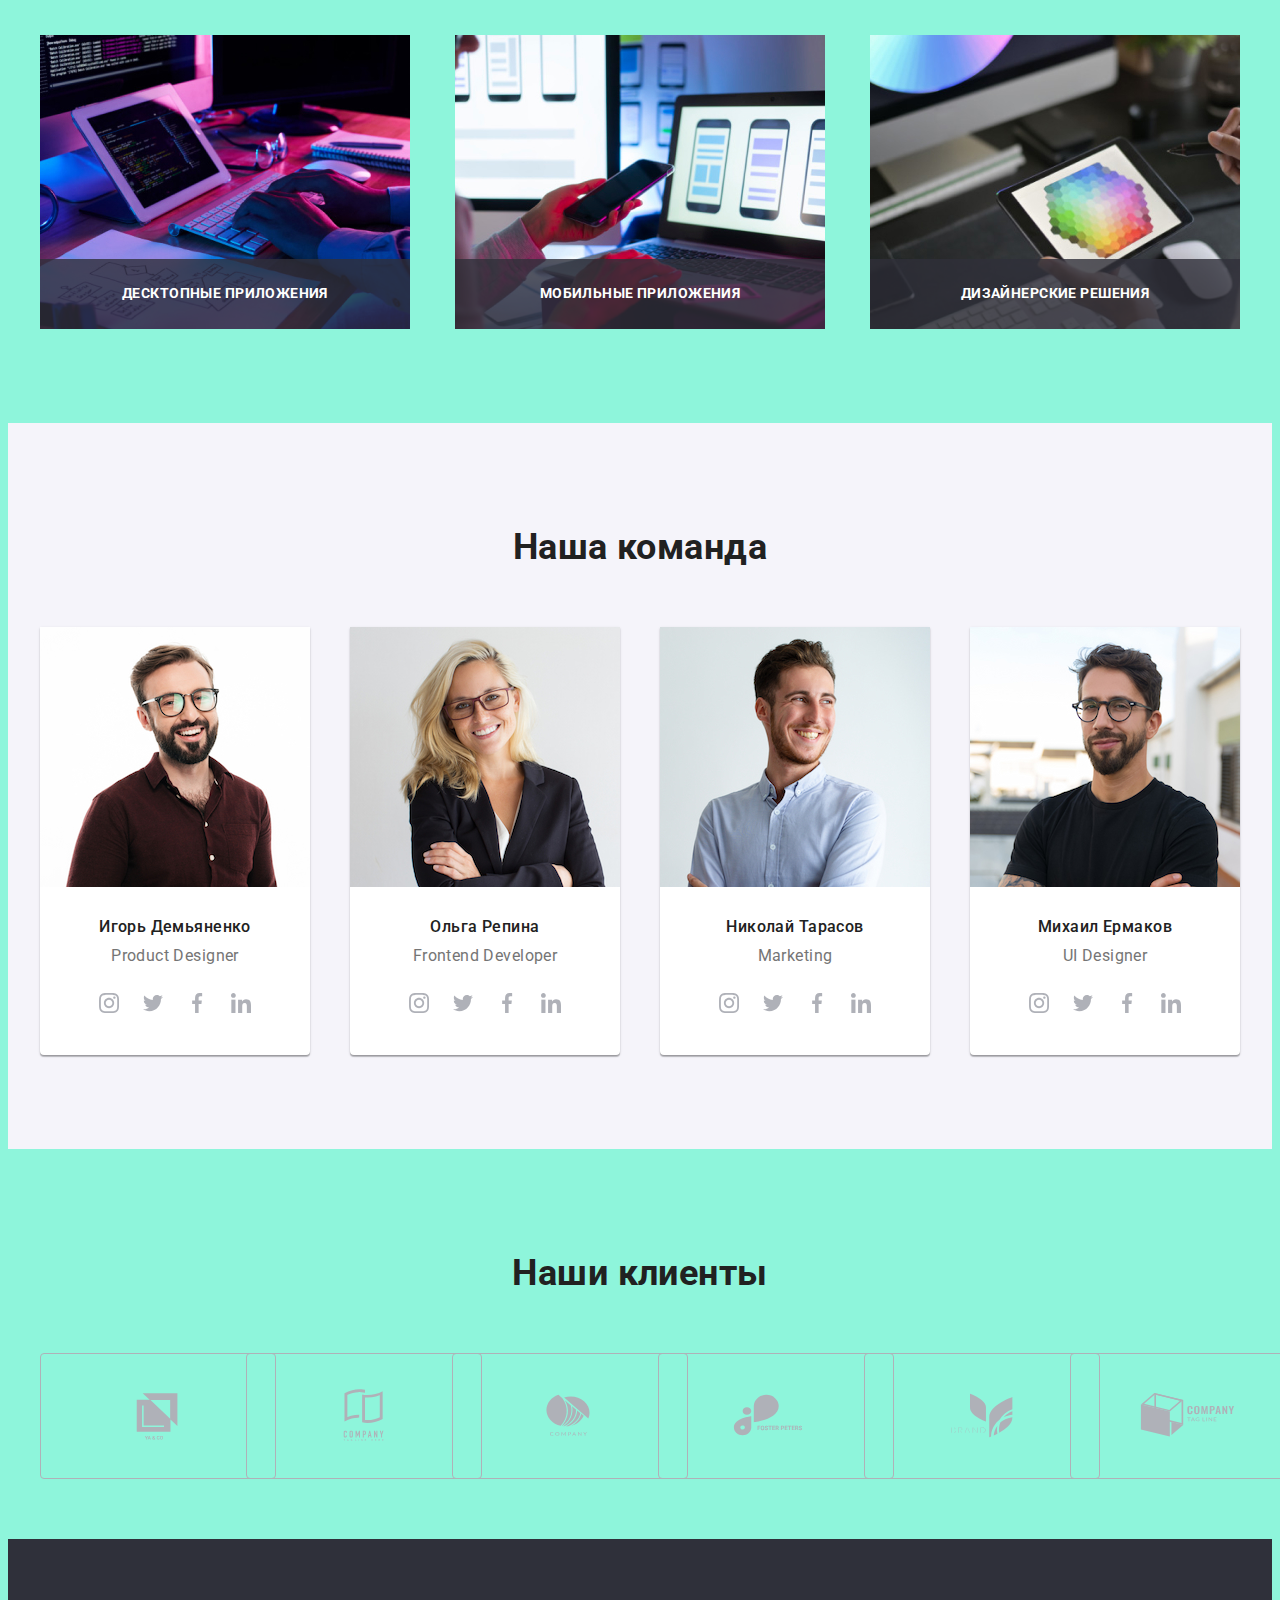
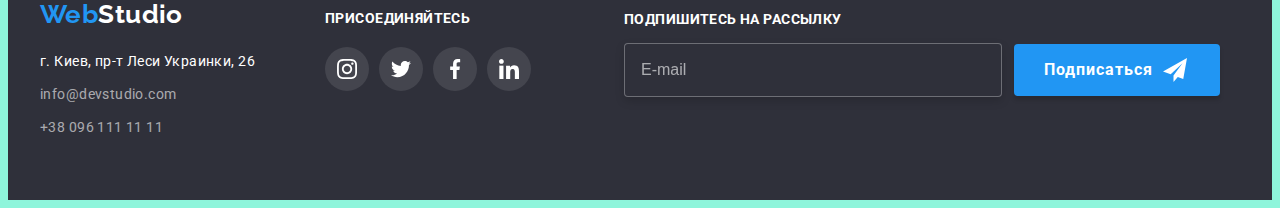
==== commit 7402726a: "On SCSS" ====
--- a/index.html
+++ b/index.html
@@ -17,6 +17,8 @@
         rel="stylesheet">
     
     <link rel="stylesheet" href="./css/styles.css">
+    <link rel="stylesheet" href="./css/main.min.css">
+
 </head>
 
 <body>
--- a/css/main.min.css
+++ b/css/main.min.css
@@ -0,0 +1 @@
+body{background-color:#8ef5db}/*# sourceMappingURL=main.min.css.map */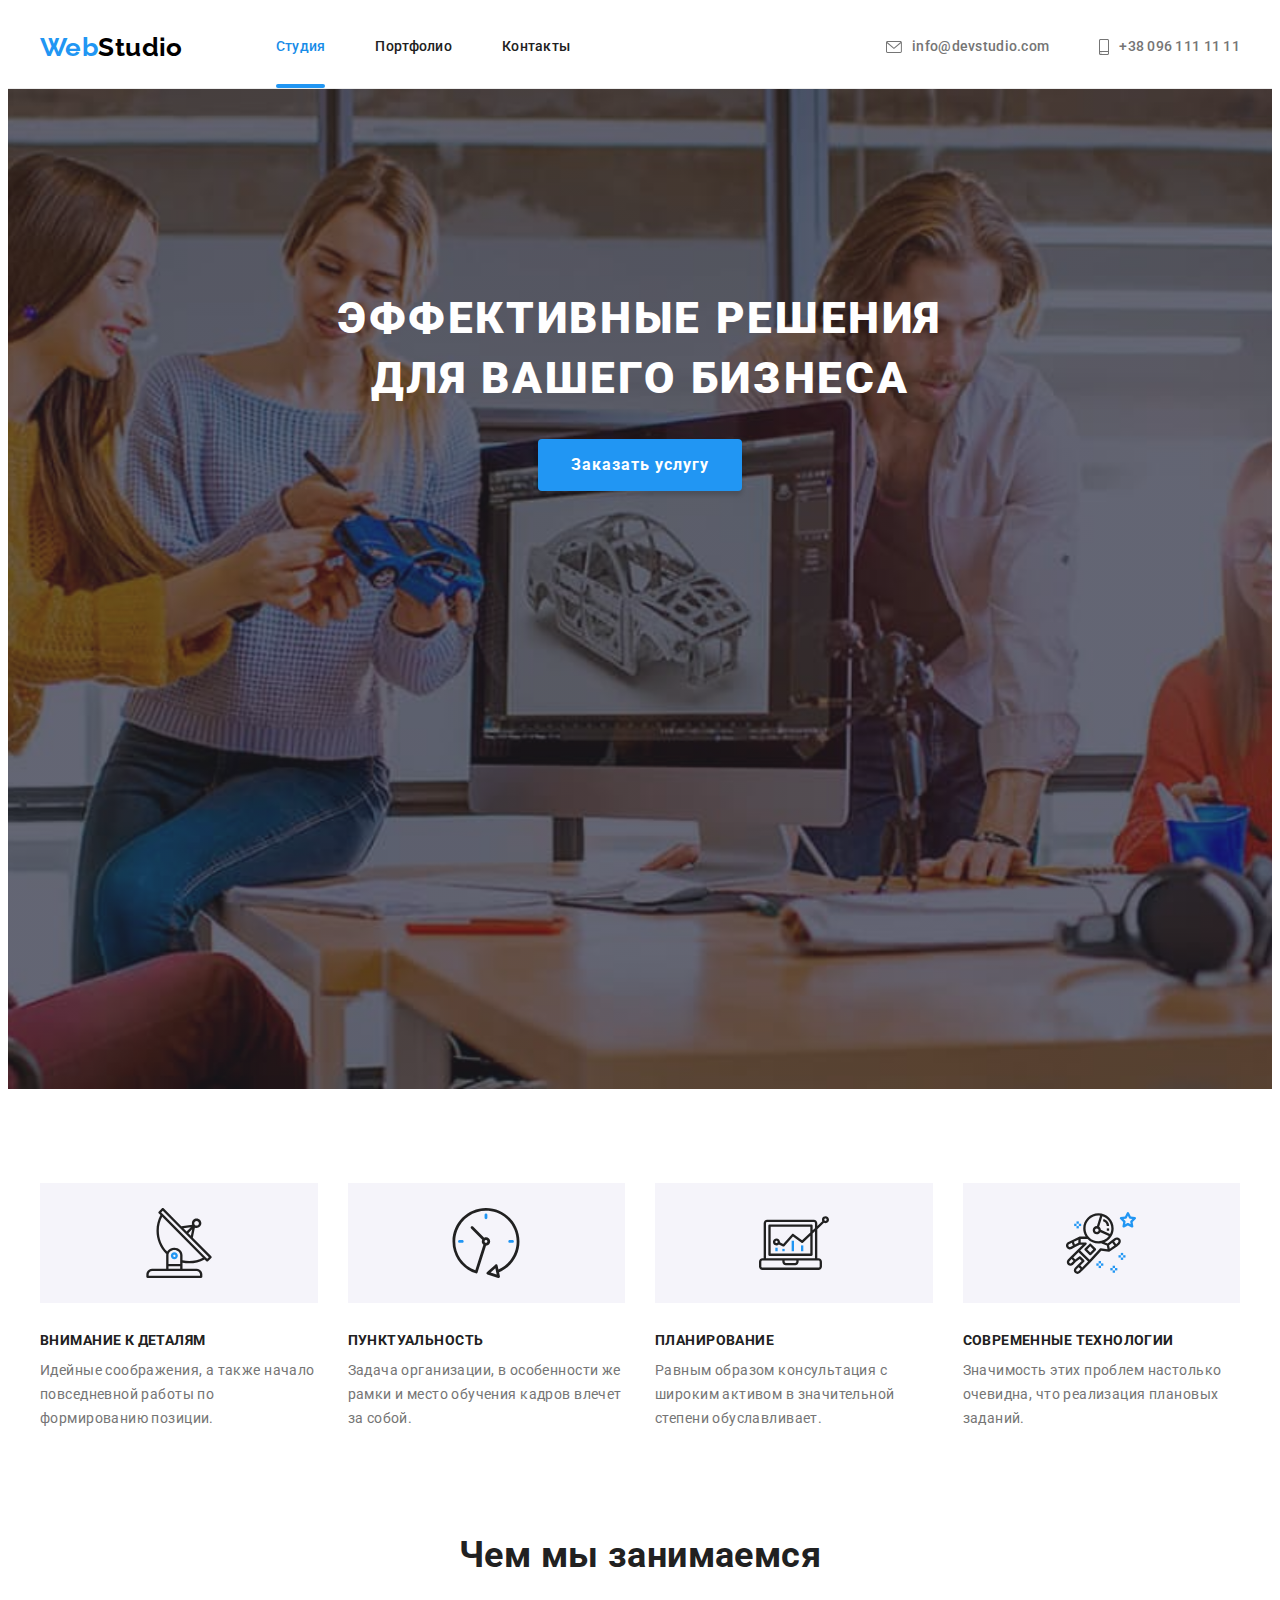
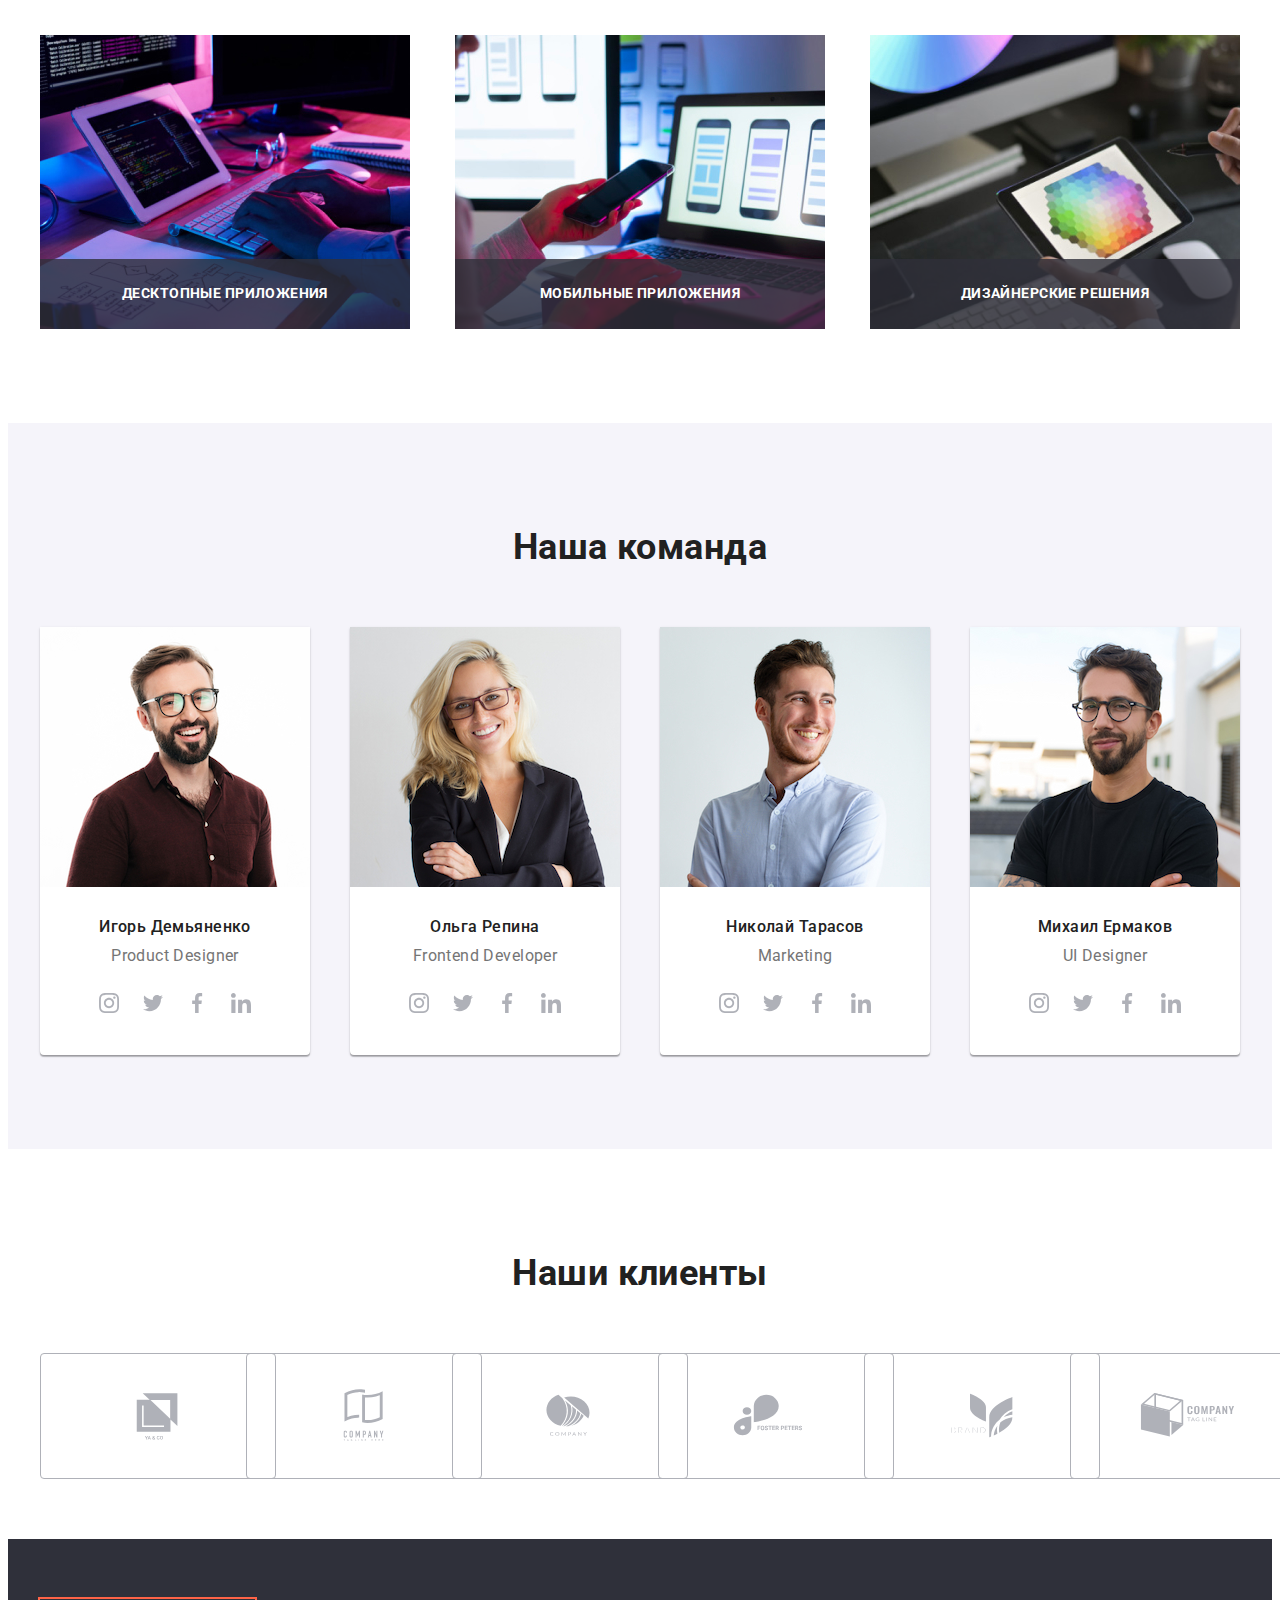
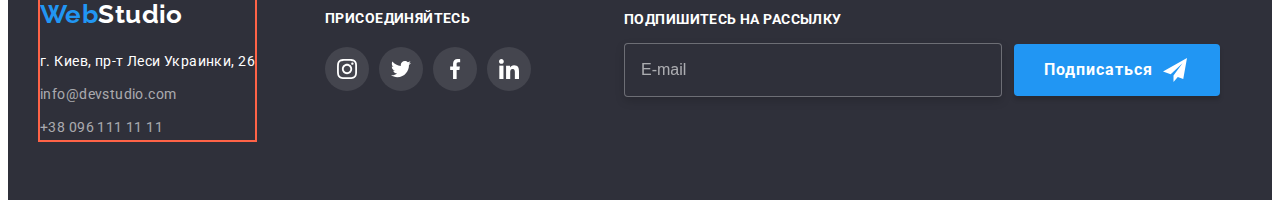
==== commit a48052ce: "BEM header" ====
--- a/index.html
+++ b/index.html
@@ -24,34 +24,34 @@
 <body>
 
     <!-- =============== Шапка сайта (headline) ============== -->
-    <header class="page-header">
+    <header class="header">
         <!-- ======== Основной раздел навигации ======= -->
-        <div class="container main-nav">
-            <nav class="navigation">
-
-                <a href="./index.html" class="logo links">Web<span class="logo-black">Studio</span></a>
-
-                <ul class="nav-list lists">
-                    <li class="header-item"><a href="./index.html" class="nav-links links activlink">Студия</a></li>
-                    <li class="header-item"><a href="./portfolio.html" class="nav-links links">Портфолио</a></li>
-                    <li class="header-item"><a href="" class="nav-links links">Контакты</a></li>
+        <div class="container flex-center">
+            <nav class="header__nav flex-center">
+
+                <a href="./index.html" class="logo links">Web<span class="logo__right logo__right--dark">Studio</span></a>
+
+                <ul class="header__list lists"><!-- >nav-list lists -->
+                    <li class="header__item"><a href="./index.html" class="header__link links activlink">Студия</a></li> 
+                    <li class="header__item"><a href="./portfolio.html" class="header__link links">Портфолио</a></li>
+                    <li class="header__item"><a href="" class="header__link links">Контакты</a></li>
                 </ul>
 
             </nav>
             <!-- ======== Контакты в header (почта и телефон)  ======= -->
-            <ul class="nav-contacts lists">
-                <li class="header-item">
-                    <a href="mailto:info@devstudio.com" class="header-contacts-link links">
-                        <svg class="header-link-icon" width="16" height="12px">
+            <ul class="header__contacts-list lists"> 
+                <li class="header__item">
+                    <a href="mailto:info@devstudio.com" class="header__contacts-link links"> 
+                        <svg class="header__icon" width="16" height="12px"> 
                             <use href="./images/icons.svg#icon-envelope"></use>
                         </svg>
                         info@devstudio.com
                     </a>
                 </li>
                 
-                <li class="header-item">
-                        <a href="tel:+380961111111" class="header-contacts-link links">
-                            <svg class="header-link-icon" width="10" height="16px">
+                <li class="header__item">
+                        <a href="tel:+380961111111" class="header__contacts-link links">
+                            <svg class="header__icon" width="10" height="16px">
                                 <use href="./images/icons.svg#icon-smartphone"></use>
                             </svg>
                             +38 096 111 11 11
@@ -428,7 +428,7 @@
 
             <div class="footers-addresses">
 
-                <a href="./index.html" class="logo links">Web<span class="logo-white">Studio</span></a>
+                <a href="./index.html" class="logo footers__logo links">Web<span class="logo__left logo__left--light">Studio</span></a>
 
                 <!-- ============== Блок АДРЕС (addresses) ============== -->
                 <address>
--- a/css/styles.css
+++ b/css/styles.css
@@ -57,6 +57,13 @@
     /* background-color: tomato; */ 
 }
 
+/* .navigation */
+.flex-center {
+    display: flex;
+    align-items: center;
+}
+
+
 /* ============================= Контейнер для ФОНА в ГЕРОЙ (overlay) ============================= */
 .overlay {
     max-width: 1600px;
@@ -81,6 +88,7 @@
     /* outline: 2px solid tomato;  */
 }
 
+
 /* ================ Секция - отступы 94px сверху и снизу ================ */
 .section {
     padding-top: 94px;
@@ -142,7 +150,8 @@
 /* ======================= Стилизация Шапки сайта (headline) ======================= */
 
 /* ============ Стилизация header в portfolio (page-header) ============ */
-.page-header {
+/* .page-header */
+.header {
     padding-top: 24px;
     padding-bottom: 25px;
 
@@ -151,15 +160,11 @@
     border-bottom-style: solid;
     border-bottom-color: var(--color-border-line);
 
-    /* УБРАТЬ */
-    /* background-color: #dad8d8;  */
 }
 
 
 /* ============ Стилизация логотипа WebStudio in header ============ */
 .logo {
-    /* margin-right: 93px; */
-
     font-family: 'Raleway';
     font-weight: 700;
     font-size: 26px;
@@ -169,53 +174,44 @@
 }
 
 /* == Замена цвета текста WebStudio (часть Studio - на черную) в header == */
-.logo-black {
+.logo__right--dark {
     color: var(--color-dark);
 }
 
 /* ==== flex-контейнеры в разделе навигации в header ===== */
-.nav-list {
+/* .nav-list */
+.header__list {
     display: flex;
     margin-left: 93px;
 }
 
-.nav-list .header-item +.header-item {
+
+/* .header__list .header-item+.header-item */
+.header__list .header__item +.header__item {
     margin-left: 50px;
 
     /* УБРАТЬ */
     /* outline: 2px solid tomato; */ 
 }
 
-/* .nav-list .header-item:last-child {
-    margin-right: 331px;
-} */
-
-
-.nav-contacts {
+
+.header__contacts-list {
     display: flex;
     margin-left: auto;
     align-items: center;
 }
 
-.nav-contacts .header-item +.header-item {
+
+/* .nav-contacts .header-item+.header-item */
+.header__contacts-list .header__item +.header__item {
     margin-left: 50px;
 
     /* УБРАТЬ */
-    /* outline: 2px solid tomato; */ 
-}
-
-.navigation {
-    display: flex;
-    align-items: center;
-}
-
-.main-nav {
-    display: flex;
-    align-items: center;
+    /* outline: 2px solid tomato;  */
 }
 
 /* ====+++++====== Иконки в Контакты (почта и телефон) в header ===+++++======= */
-.header-contacts-link {
+.header__contacts-link {
     width: 100%;
     height: 100%;
     display: flex;
@@ -225,15 +221,13 @@
     /* fill: tomato; */
 }
 
-.header-link-icon {
+.header__icon {
     margin-right: 10px;
 }
 
 
-
-
 /* ==== Стилизация Кнопок Основного раздела навигации в header ===== */
-.nav-links {
+.header__link {
     display: block;
     
     font-weight: 500;
@@ -249,7 +243,7 @@
 }
 
 /* ==== Выделение цветом активной страници в header в (headline) ===== */
-.nav-links.activlink {
+.header__link.activlink {
     position: relative;
     color: var(--color-button-hover);
 
@@ -258,7 +252,7 @@
 
 }
 /* ================== Подчёркивание ссылки текущей страницы ==================*/
-.nav-links.activlink::after {
+.header__link.activlink::after {
     content: "";
     position: absolute;
     display: block;
@@ -273,7 +267,7 @@
 }
 
 /* ========= Стилизация Контакты (почта и телефон) в header ========= */
-.header-contacts-link {
+.header__contacts-link {
     font-weight: 500;
     line-height: 1.14;
     letter-spacing: 0.02em;
@@ -291,10 +285,11 @@
 
 
 /* ====  Hover & Focus на ссылках и Контактах (почта и телефон) в header === */
-.nav-links:hover,
-.nav-links:focus,
-.header-contacts-link:hover,
-.header-contacts-link:focus {
+.header__link:hover,
+.header__link:focus,
+
+.header__contacts-link:hover,
+.header__contacts-link:focus {
     color: var(--color-logo-links-hover);
     fill: var(--color-logo-links-hover);
 }
@@ -958,7 +953,7 @@
 
 .footers-addresses {
 
-    /* outline: 2px solid tomato; */
+    outline: 2px solid tomato;
 }
 
 .footers-soc {
@@ -1015,9 +1010,15 @@
 
 
 /* == Замена цвета текста WebStudio (часть Studio - на белую) в footer == */
-.logo-white {
+.logo__left--light {
     color: var(--color-light);
 }
+/* Применить margin-bottom: 20px к элементу LOGO */
+.footers__logo {
+    display: inline-block;
+    margin-bottom: 20px;
+}
+
 
 
 /* ============= Стилизация ВСЕХ строк Блока АДРЕС в footer ============= */
@@ -1057,11 +1058,7 @@
 }
 
 
-/* Применить mpadding-bottom: 20px к элементу LOGO */
-.logo .logo-white {
-    display: inline-block;
-    padding-bottom: 20px;
-}
+
 
 
 /* Применить margin-bottom: 9px ко всем элементам с классом list-item,
--- a/css/main.min.css
+++ b/css/main.min.css
@@ -1 +1 @@
-body{background-color:#8ef5db}/*# sourceMappingURL=main.min.css.map */+/*# sourceMappingURL=main.min.css.map */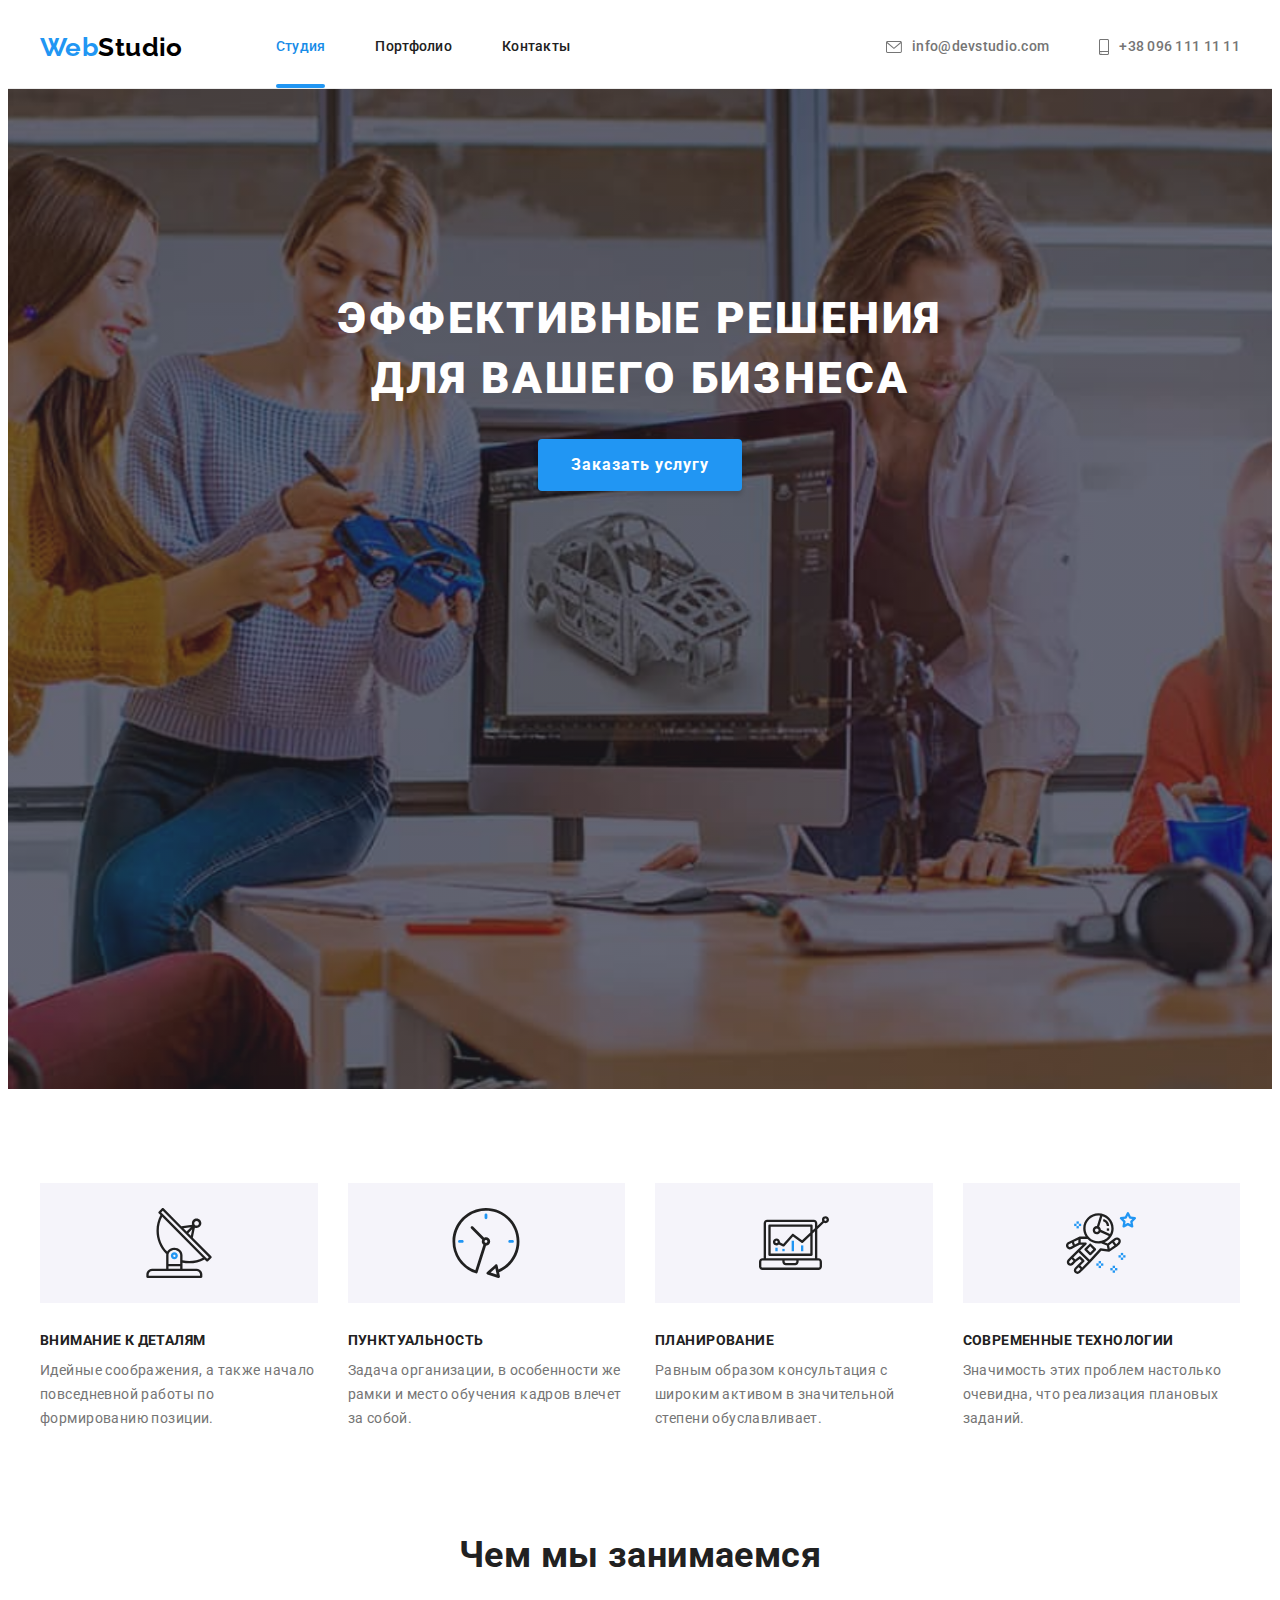
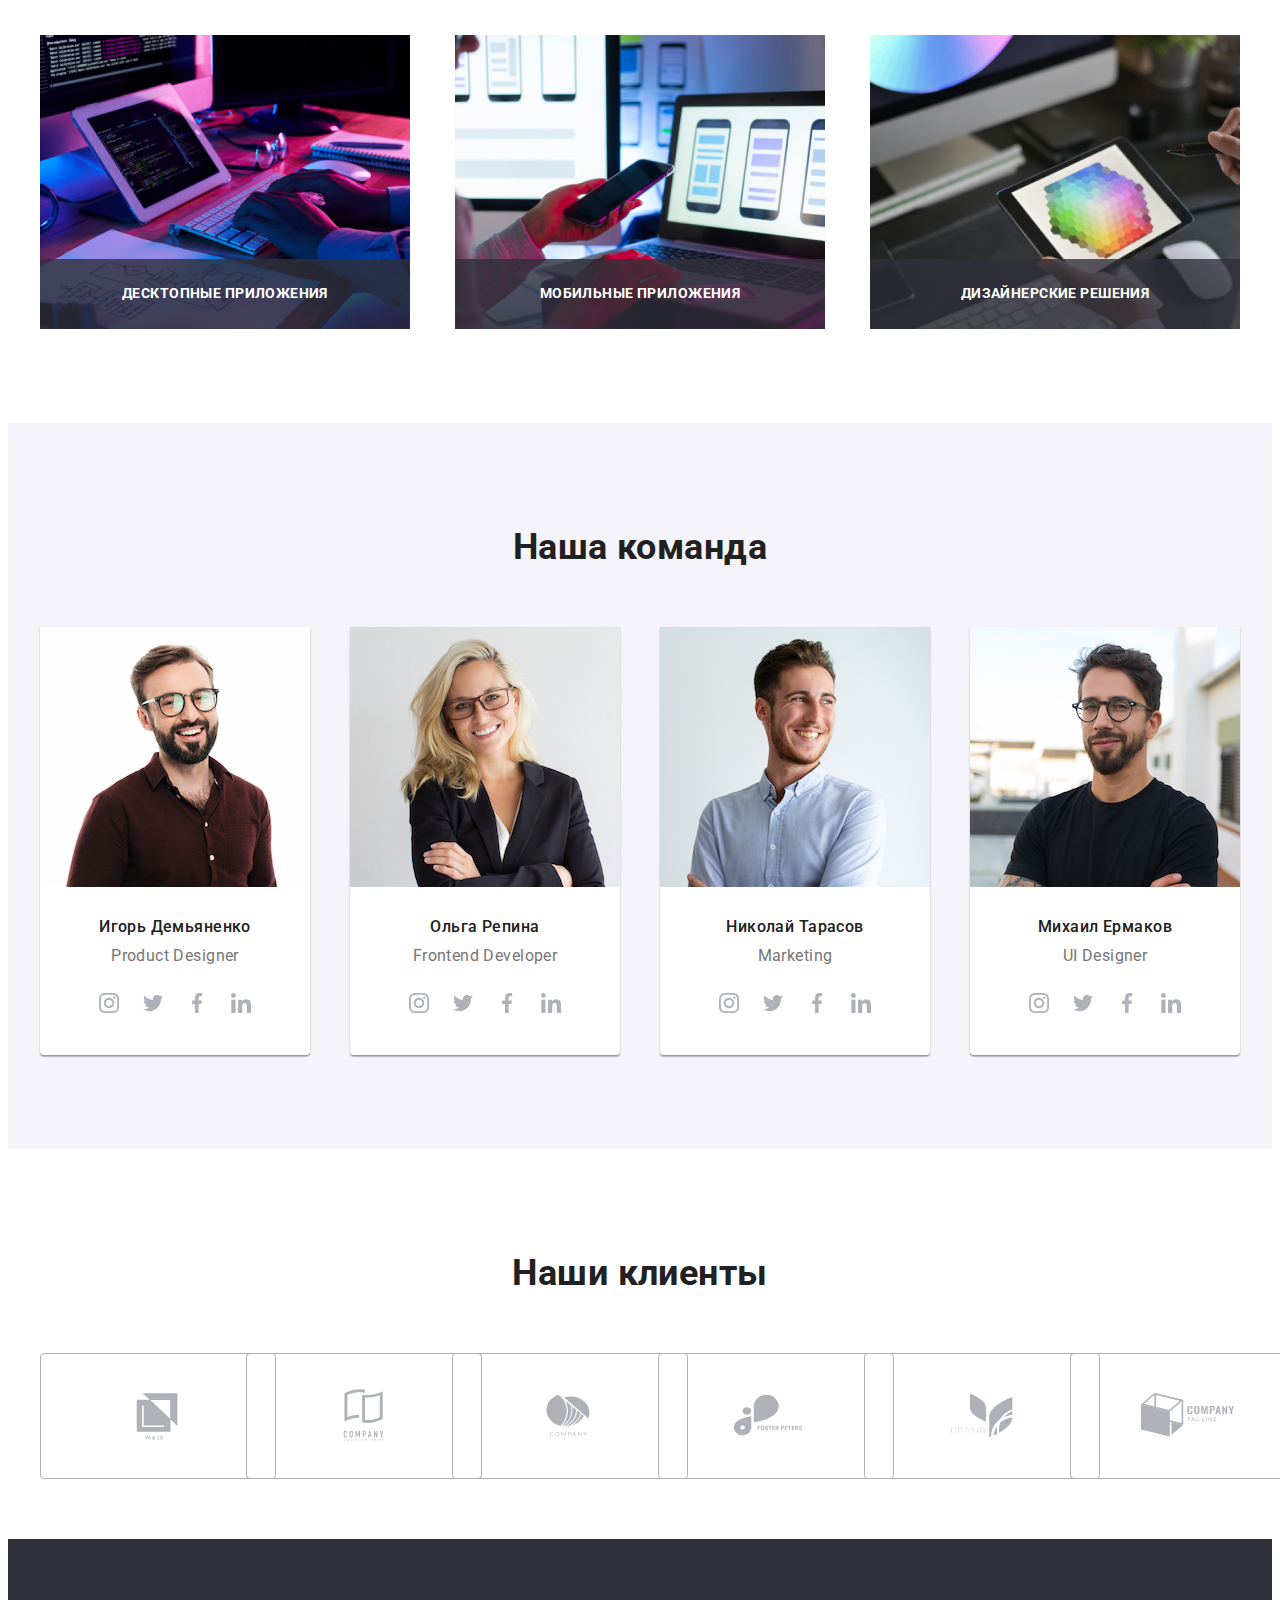
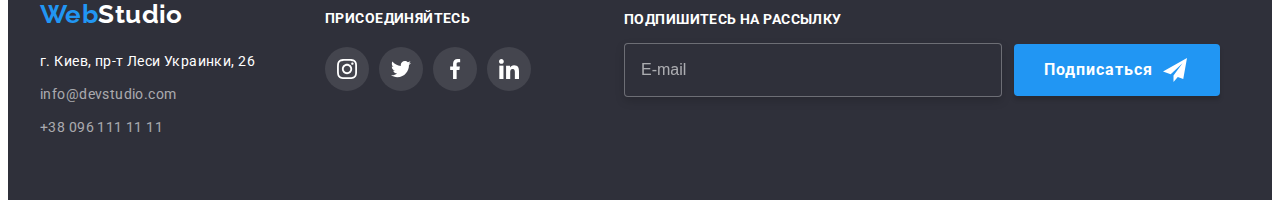
==== commit acc3ce20: "BEM header + footer" ====
--- a/index.html
+++ b/index.html
@@ -67,8 +67,8 @@
         <section class="hero overlay">
             <div class="container">
             
-                <h1 class="hero-title">Эффективные решения для вашего бизнеса</h1>
-                <button type="button" class="hero-button buttons" data-open-modal>Заказать услугу</button>
+                <h1 class="hero__title">Эффективные решения для вашего бизнеса</h1>
+                <button type="button" class="button-main buttons" data-open-modal>Заказать услугу</button>
                 
             </div>
         </section>
@@ -423,33 +423,33 @@
     </main>
 
     <!-- =========== Блок ПОДВАЛ  ФУТЕР (footer) =========== -->
-    <footer class="footers">
-        <div class="container foot">
-
-            <div class="footers-addresses">
+    <footer class="footer">
+        <div class="container flex">
+
+            <div class="footer__address"> <!-- footers-addresses -->
 
                 <a href="./index.html" class="logo footers__logo links">Web<span class="logo__left logo__left--light">Studio</span></a>
 
                 <!-- ============== Блок АДРЕС (addresses) ============== -->
                 <address>
 
-                <ul class="lists">
-                    <li class="list-item"><a href="" class="addresses links">г. Киев, пр-т Леси Украинки, 26</a></li>
-                    <li class="list-item"><a href="mailto:info@devstudio.com" class="footers-contact-link links">info@devstudio.com</a></li>
-                    <li class="list-item"><a href="tel:+380961111111" class="footers-contact-link links">+38 096 111 11 11</a></li>
+                <ul class="footer__address-list lists">
+                    <li class="footer__address-item"><a href="" class="footer__address-link links">г. Киев, пр-т Леси Украинки, 26</a></li> <!-- addresses links -->
+                    <li class="footer__address-item"><a href="mailto:info@devstudio.com" class="footer__contact-link links">info@devstudio.com</a></li> <!-- footers-contact-link -->
+                    <li class="footer__address-item"><a href="tel:+380961111111" class="footer__contact-link links">+38 096 111 11 11</a></li>
                 </ul>
 
                 </address>
             </div>
-
-            <div class="footers-soc">
-
-                <p class="footers-soc-titles">Присоединяйтесь</p>
-
-                <ul class="footers-soc-list lists">
-                    <li class="footers-soc-item">
-                        <a href="" class="footers-soc-link">
-                            <svg class="footers-soc-icon" 
+            <!-- ============== Блок СОЦ СЕТИ (footer__soc) ============== -->
+            <div class="footer__soc">
+
+                <p class="footer__soc-titles">Присоединяйтесь</p>
+
+                <ul class="footer__soc-list flex-space-between lists">
+                    <li class="footer__soc-item" >
+                        <a href="" class="footer__soc-link">
+                            <svg class="footer__soc-icon" 
                             width="20" 
                             height="20">
                                 <use href="./images/icons.svg#icon-footer-instagram1"></use>
@@ -457,25 +457,25 @@
                         </a>
                     </li>
 
-                    <li class="footers-soc-item">
-                        <a href="" class="footers-soc-link">
-                            <svg class="footers-soc-icon" width="20" height="20">
+                    <li class="footer__soc-item">
+                        <a href="" class="footer__soc-link">
+                            <svg class="footer__soc-icon" width="20" height="20">
                                 <use href="./images/icons.svg#icon-footer-twitter2"></use>
                             </svg>
                         </a>
                     </li>
 
-                    <li class="footers-soc-item">
-                        <a href="" class="footers-soc-link">
-                            <svg class="footers-soc-icon" width="20" height="20">
+                    <li class="footer__soc-item">
+                        <a href="" class="footer__soc-link">
+                            <svg class="footer__soc-icon" width="20" height="20">
                                 <use href="./images/icons.svg#icon-team-facebook3"></use>
                             </svg>
                         </a>
                     </li>
 
-                    <li class="footers-soc-item">
-                        <a href="" class="footers-soc-link">
-                            <svg class="footers-soc-icon" width="20" height="20">
+                    <li class="footer__soc-item">
+                        <a href="" class="footer__soc-link">
+                            <svg class="footer__soc-icon" width="20" height="20">
                                 <use href="./images/icons.svg#icon-footer-linkedin4"></use>
                             </svg>
                         </a>
@@ -484,19 +484,20 @@
 
             </div>
 
-            <div class="footers-subscription">
+            <!-- ============== Блок ПОПИСКА НА РАССЫЛКУ (footer__subscr) ============== -->
+            <div class="footer__subscr">
                 <form>
-                        <label for="users-email" class="footers-soc-titles">Подпишитесь на рассылку</label>
-                        <div class="footers-field-wrap">
+                        <label for="users-email" class="footer__soc-titles">Подпишитесь на рассылку</label>
+                        <div class="footer__field-wrap footer__field-wrap--margin flex-center">
                             <input 
                                 type="email" 
-                                class="footers-input" 
+                                class="footer__input" 
                                 name="user-email" 
                                 id="users-email" 
                                 placeholder="E-mail"
                             />
-                            <button type="submit" class="btn-footers hero-button">Подписаться
-                                <svg class="footers-icon" width="24" height="24">
+                            <button type="submit" class="footer__btn button-main buttons">Подписаться
+                                <svg class="footer__icon" width="24" height="24">
                                     <use href="./images/icons.svg#icon-footer-send"></use>
                                 </svg>
                             </button>
@@ -600,7 +601,7 @@
                     </label>
                 </div>
                 
-                <button type="submit" class="hero-button btn-modal">Отправить</button>
+                <button type="submit" class="button-main btn-modal buttons">Отправить</button>
             </form>
             <!-- +++++++++++++++++++++++++++++++++++++++++++++ -->
 
--- a/css/styles.css
+++ b/css/styles.css
@@ -57,13 +57,25 @@
     /* background-color: tomato; */ 
 }
 
-/* .navigation */
+.flex {
+    display: flex;
+}
+
 .flex-center {
     display: flex;
     align-items: center;
 }
 
-
+.flex-space-between {
+    display: flex;
+    justify-content: space-between;
+}
+
+.flex-spacebetween-center {
+    display: flex;
+    justify-content: space-between;
+    align-items: center;
+}
 /* ============================= Контейнер для ФОНА в ГЕРОЙ (overlay) ============================= */
 .overlay {
     max-width: 1600px;
@@ -314,8 +326,8 @@
 }
 
 
-/* ====== Стилизация заголовка h1 в ГЕРОЙ (hero-title) ===== */
-.hero-title {
+/* ====== Стилизация заголовка h1 в ГЕРОЙ (hero__title) ===== */
+.hero__title {
     width: 696px;
     margin-top: 0;
     margin-left: auto;
@@ -336,8 +348,8 @@
 }
 
 
-/* ========== Стилизация кнопки в ГЕРОЙ (hero-button) ========== */
-.hero-button {
+/* ========== Стилизация кнопки в ГЕРОЙ (button-main) ========== */
+.button-main {
     display: inline-block;
     border: 1px solid transparent;
     border-radius: 4px;
@@ -361,8 +373,8 @@
 }
 
 /* =============  Hover & Focus на кнопке в ГЕРОЙ ============= */
-.hero-button:hover,
-.hero-button:focus {
+.button-main:hover,
+.button-main:focus {
     background-color: var(--color-button-hover);
 }
 
@@ -578,7 +590,7 @@
 
 
 /* ================ Кнопка ОТПРАВИТЬ в модалке ================= */
-.hero-button.btn-modal {
+.button-main.btn-modal {
     display: block;
     margin-top: 30px;
     margin-left: auto;
@@ -942,40 +954,79 @@
 
 
 /* =============================== Стилизация footer =============================== */
-/* ==== flex-контейнер в footer (foot) ===== */
-.foot {
-    display: flex;
-
-    /* УБРАТЬ */
-    /* outline: 2px solid tomato;  */
-    /* background-color: rgb(43, 75, 64); */
-}
-
-.footers-addresses {
-
-    outline: 2px solid tomato;
-}
-
-.footers-soc {
+/* ==== flex-контейнер в footer (container flex) ===== */
+
+/* ====== Цвет фона в footer ====== */
+.footer {
+    padding-top: 60px;
+    padding-bottom: 60px;
+
+    background-color: var(--color-background-footer);
+}
+
+.footer__address {
+
+    /* outline: 2px solid tomato; */
+}
+
+/* == Замена цвета текста WebStudio (часть Studio - на белую) в footer == */
+.logo__left--light {
+    color: var(--color-light);
+}
+
+/* Применить отступ margin-bottom: 20px к элементу LOGO */
+.footers__logo {
+    display: inline-block;
+    margin-bottom: 20px;
+}
+
+
+/* ============= Стилизация АДРЕС в footer ============= */
+.footer__address-link {
+    font-style: normal;
+    line-height: 1.71;
+
+    color: var(--color-light);
+}
+
+/* ======== Стилизация (почта и телефон) в footer ======== */
+.footer__contact-link {
+    font-style: normal;
+    line-height: 1.71;
+
+    color: var(--color-font-footer);
+
+    transition: color 250ms cubic-bezier(0.4, 0, 0.2, 1);
+}
+
+/* ======  Hover & Focus на ссылках (почта и телефон) в footer ===== */
+.footer__contact-link:hover,
+.footer__contact-link:focus {
+    color: var(--color-logo-links-hover);
+}
+
+/* Применить margin-bottom: 9px ко всем элементам с классом footer__address-item,
+кроме последнего */
+.footer__address-item:not(:last-child) {
+    margin-bottom: 9px;
+
+}
+/* ==================== Стилизация Блока СОЦ СЕТИ (footer__soc) ==================== */
+.footer__soc {
     min-width: 206px;
     margin-top: 12px;
     margin-left: 70px;
-    
+
     /* outline: 2px solid rgb(40, 2, 255); */
 }
 
-/* ======================== Стилизация блока соцсети ======================== */
-.footers-soc-list {
-    display: flex;
-    justify-content: space-between;
-}
-
-.footers-soc-item {
+
+.footer__soc-item {
     width: 44px;
     height: 44px;
 }
 
-.footers-soc-link {
+.footer__soc-link {
     display: flex;
 
     width: 100%;
@@ -993,54 +1044,14 @@
     transition: background-color 250ms cubic-bezier(0.4, 0, 0.2, 1);
 }
 
-.footers-soc-link:hover,
-.footers-soc-link:focus {
+.footer__soc-link:hover,
+.footer__soc-link:focus {
     background-color: var(--color-logo-links-hover);
 }
 
-/* ++++++++++++++++++++++++++++++++++++++++++++++++++++++++++++++++++++ */
-
-/* ====== Цвет фона в footer ====== */
-.footers {
-    padding-top: 60px;
-    padding-bottom: 60px;
-
-    background-color: var(--color-background-footer);
-}
-
-
-/* == Замена цвета текста WebStudio (часть Studio - на белую) в footer == */
-.logo__left--light {
-    color: var(--color-light);
-}
-/* Применить margin-bottom: 20px к элементу LOGO */
-.footers__logo {
-    display: inline-block;
-    margin-bottom: 20px;
-}
-
-
-
-/* ============= Стилизация ВСЕХ строк Блока АДРЕС в footer ============= */
-.addresses {
-    font-style: normal;
-    line-height: 1.71;
-
-    color: var(--color-light);
-}
-
-/* == Изменение цвета шрифта (почта и телефон) в Блоке АДРЕС  в footer == */
-.footers-contact-link {
-    font-style: normal;
-    line-height: 1.71;
-
-    color: var(--color-font-footer);
-
-    transition: color 250ms cubic-bezier(0.4, 0, 0.2, 1);
-}
-
-/* ======== Ститлизация текста в блоке СОЦСЕТИ (footers-soc)========== */
-.footers-soc-titles {
+
+/* ======== Ститлизация текста в Блоке СОЦ СЕТИ (footer__soc) ========== */
+.footer__soc-titles {
     margin-bottom: 20px;
 
     font-weight: 700;
@@ -1051,25 +1062,12 @@
 }
 
 
-/* ======  Hover & Focus на ссылках (почта и телефон) в footer ===== */
-.footers-contact-link:hover,
-.footers-contact-link:focus {
-    color: var(--color-logo-links-hover);
-}
-
-
-
-
-
-/* Применить margin-bottom: 9px ко всем элементам с классом list-item,
-кроме последнего */
-.list-item:not(:last-child) {
-    margin-bottom: 9px;
-    
-}
+
+
+
 
 /* ======================== Стилизация формы ПОДПИСАТЬСЯ ======================== */
-.footers-subscription {
+.footer__subscr {
     margin-left: 93px;
     padding-top: 12px;
 
@@ -1078,16 +1076,14 @@
     /* background-color: tomato; */
 }
 
-.footers-field-wrap {
-    display: flex;
-    align-items: center;
+.footer__field-wrap--margin {
     margin-top: 15px;
 
     /* outline: 2px solid rgb(71, 58, 250); */
 }
 
 /* +++++++++++ Стили ПЛЕЙСХОЛДЕРА +++++++++++ */
-.footers-input::placeholder {
+.footer__input::placeholder {
         font-size: 16px;
         line-height: 1.25;
     
@@ -1095,7 +1091,7 @@
 }
 /* +++++++++++++++++++++++++++++++++ */
 
-.footers-input {
+.footer__input {
     width: 358px;
     height: 50px;
 
@@ -1114,24 +1110,24 @@
 
 }
 
-
-.btn-footers.hero-button {
+/* btn-footers.button-main */
+.footer__btn {
     position: relative;
+
+    display: flex;
+
+    justify-content: space-between;
+    align-items: center;
+
     margin-left: 12px;
     padding-left: 29px;
+
     text-align: left;
-}
-
-
-.btn-footers {
-    display: flex;
-    justify-content: space-between;
-    align-items: center;
-
-}
-
-
-.footers-icon {
+
+}
+
+
+.footer__icon {
     margin-left: 10px;
 
     fill: var(--color-light);
